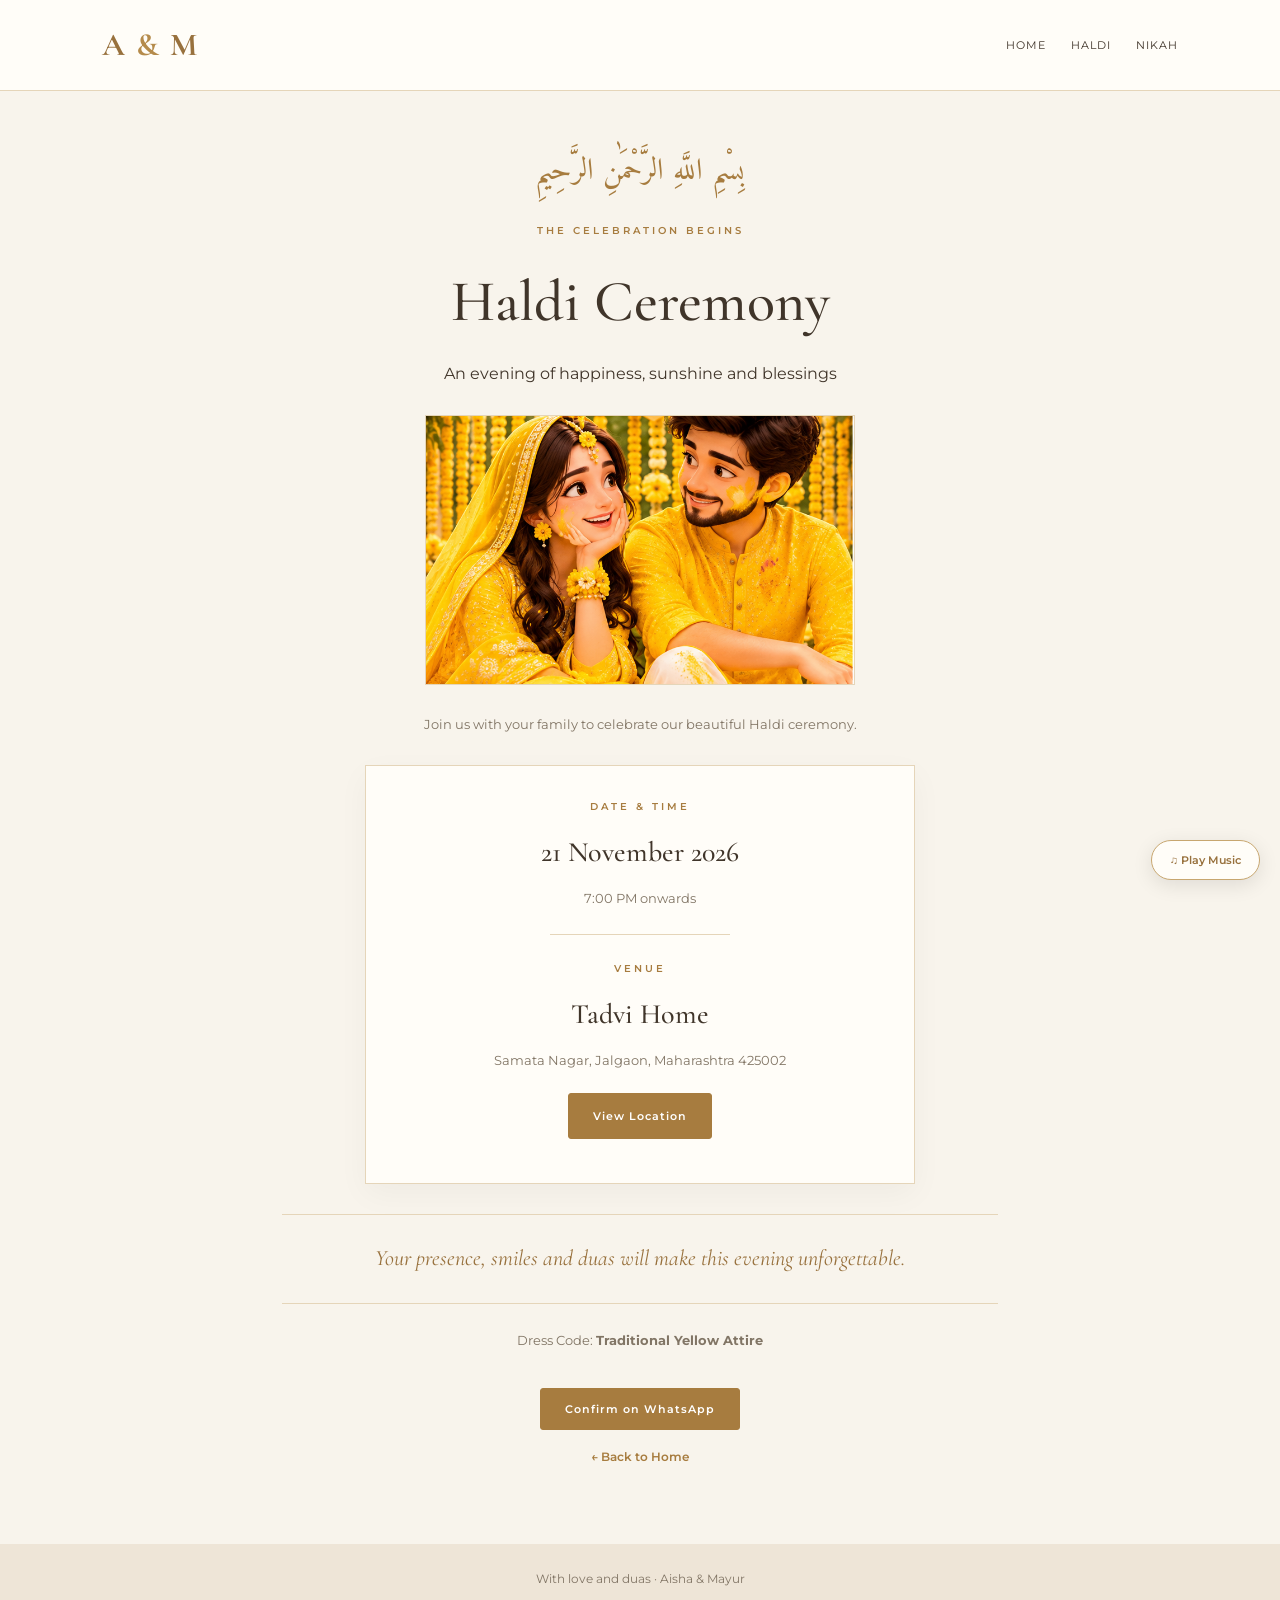
==== haldi.html @ 887f85a8 "Deploy Islamic wedding invitation website" ====
<!DOCTYPE html>
<html lang="en">

<head>
  <meta charset="UTF-8">
  <meta name="viewport" content="width=device-width, initial-scale=1.0">

  <title>Haldi Ceremony | Aisha & Mayur</title>

  <link rel="stylesheet" href="css/style.css">

  <link rel="preconnect" href="https://fonts.googleapis.com">
  <link rel="preconnect" href="https://fonts.gstatic.com" crossorigin>

  <link href="https://fonts.googleapis.com/css2?family=Amiri:wght@400;700&family=Cormorant+Garamond:wght@400;500;600;700&family=Montserrat:wght@400;500;600&display=swap" rel="stylesheet">
</head>

<body data-event="haldi">

  <!-- HEADER -->

  <header class="site-header">

    <a href="index.html" class="brand">A <span>&</span> M</a>

    <nav>
      <a href="index.html">Home</a>
      <a href="haldi.html">Haldi</a>
      <a href="wedding.html">Nikah</a>
    </nav>

  </header>


  <!-- HALDI CONTENT -->

  <main class="event-page">

    <div class="hero-ornament">
      بِسْمِ اللَّهِ الرَّحْمَٰنِ الرَّحِيمِ
    </div>

    <p class="eyebrow">THE CELEBRATION BEGINS</p>

    <h1 class="event-title">Haldi Ceremony</h1>

    <p class="event-subtitle"></p>

    <img
      class="event-image"
      src="assets/images/newhaldi.png"
      alt="Haldi celebration">

    <p class="event-description"></p>


    <!-- DATE AND VENUE -->

    <div class="details-card">

      <p class="eyebrow">DATE & TIME</p>

      <h2 class="event-date"></h2>

      <p class="event-time"></p>

      <div class="thin-line"></div>

      <p class="eyebrow">VENUE</p>

      <h3 class="event-venue"></h3>

      <p class="event-address"></p>

      <a
        href="#"
        class="primary-button location-button"
        target="_blank"
        rel="noopener">

        View Location

      </a>

    </div>


    <!-- SPECIAL MESSAGE -->

    <div class="event-highlight">
      <p class="event-highlight-text"></p>
    </div>


    <!-- DRESS CODE -->

    <p class="dress-code">
      Dress Code:
      <strong class="event-dress"></strong>
    </p>


    <!-- RSVP -->

    <button
      class="primary-button rsvp-button"
      type="button">

      Confirm on WhatsApp

    </button>


    <p>
      <a href="index.html" class="text-link">
        ← Back to Home
      </a>
    </p>

  </main>


  <!-- FOOTER -->

  <footer>
    <p>With love and duas · Aisha & Mayur</p>
  </footer>


  <!-- MUSIC -->

<audio id="backgroundMusic" loop preload="none">
    <source src="assets/music/wedding-song.mp3" type="audio/mpeg">
</audio>

<button id="musicButton" class="music-button" type="button">
    ♫ Play Music
</button>

<script src="js/data.js"></script>
<script src="js/script.js"></script>
</body>
</html>
---- css/style.css ----
/* =====================================
   1. GLOBAL SETTINGS
===================================== */

* {
  margin: 0;
  padding: 0;
  box-sizing: border-box;
}

html {
  scroll-behavior: smooth;
}

body {
  background: #f8f4ec;
  color: #40352a;
  font-family: "Montserrat", Arial, sans-serif;
  line-height: 1.7;
}

a {
  color: inherit;
  text-decoration: none;
}

button {
  font-family: inherit;
}


/* =====================================
   2. HEADER AND NAVIGATION
===================================== */

.site-header {
  display: flex;
  justify-content: space-between;
  align-items: center;
  padding: 18px 8%;
  background: #fffdf8;
  border-bottom: 1px solid #e5d5b9;
}

.brand {
  font-family: "Cormorant Garamond", serif;
  font-size: 32px;
  font-weight: 700;
  letter-spacing: 2px;
  color: #98713d;
}

.brand span {
  color: #b58b4b;
}

.site-header nav {
  display: flex;
  align-items: center;
  gap: 25px;
}

.site-header nav a {
  font-size: 11px;
  letter-spacing: 1px;
  text-transform: uppercase;
  transition: color 0.3s;
}

.site-header nav a:hover {
  color: #b58b4b;
}


/* =====================================
   3. HOME HERO SECTION
===================================== */

.hero {
  text-align: center;
  padding: 75px 20px 85px;
  background: linear-gradient(
    180deg,
    #fffdf8 0%,
    #f8f4ec 100%
  );
}

.hero-ornament {
  font-family: "Amiri", serif;
  font-size: 30px;
  color: #a77c3f;
  margin-bottom: 25px;
}

.eyebrow {
  color: #a77c3f;
  font-size: 10px;
  font-weight: 600;
  letter-spacing: 3px;
  margin-bottom: 14px;
}

.hero h1 {
  font-family: "Cormorant Garamond", serif;
  font-size: clamp(48px, 8vw, 88px);
  font-weight: 500;
  line-height: 1.15;
  margin: 15px 0;
}

.hero h1 i {
  color: #b58b4b;
  font-style: normal;
}

.hero-subtitle {
  max-width: 550px;
  margin: 15px auto;
  color: #817565;
  font-size: 13px;
}

.hero-photo {
  width: min(320px, 85%);
  height: 240px;
  margin: 32px auto;
  overflow: hidden;
  border: 2px solid #c7a66f;
  border-radius: 160px 160px 12px 12px;
  background: #eee5d5;
}

.hero-photo img {
  width: 100%;
  height: 100%;
  object-fit: cover;
  display: block;
}

.verse {
  font-family: "Cormorant Garamond", serif;
  font-size: 23px;
  font-style: italic;
  margin-top: 15px;
}

.verse-ref {
  color: #98866d;
  font-size: 11px;
  margin-bottom: 20px;
}


/* =====================================
   4. BUTTONS
===================================== */

.primary-button {
  display: inline-block;
  background: #a77c3f;
  color: #ffffff;
  border: 1px solid #a77c3f;
  border-radius: 3px;
  padding: 13px 24px;
  margin: 12px 5px;
  font-size: 11px;
  font-weight: 600;
  letter-spacing: 1px;
  cursor: pointer;
  transition: all 0.3s ease;
}

.primary-button:hover {
  background: #76552d;
  border-color: #76552d;
  transform: translateY(-2px);
}

.text-link {
  color: #a77c3f;
  font-size: 12px;
  font-weight: 600;
}

.text-link:hover {
  color: #76552d;
}


/* =====================================
   5. HOME CONTENT SECTIONS
===================================== */

.section {
  padding: 70px 8%;
  text-align: center;
}

.section h2 {
  font-family: "Cormorant Garamond", serif;
  font-size: clamp(34px, 5vw, 48px);
  font-weight: 500;
  margin: 5px 0 15px;
}

.muted {
  color: #817565;
  font-size: 13px;
}


/* =====================================
   6. EVENT CARDS
===================================== */

.event-grid {
  display: grid;
  grid-template-columns: repeat(2, minmax(0, 1fr));
  gap: 25px;
  max-width: 900px;
  margin: 35px auto 0;
  text-align: left;
}

.event-card {
  overflow: hidden;
  background: #fffdf8;
  border: 1px solid #e5d5b9;
  transition: transform 0.3s ease, box-shadow 0.3s ease;
}

.event-card:hover {
  transform: translateY(-5px);
  box-shadow: 0 12px 30px rgba(65, 45, 20, 0.09);
}

.event-card img {
  width: 100%;
  height: 240px;
  display: block;
  object-fit: cover;
  background: #eee5d5;
}

.event-card-body {
  padding: 24px;
}

.event-card h3 {
  font-family: "Cormorant Garamond", serif;
  font-size: 31px;
  font-weight: 500;
  margin: 4px 0;
}

.event-card-body p:not(.eyebrow) {
  color: #817565;
  font-size: 12px;
  margin: 10px 0 15px;
}


/* =====================================
   7. EVENT DETAILS PAGES
===================================== */

.event-page {
  width: min(760px, 100%);
  margin: auto;
  padding: 55px 22px 75px;
  text-align: center;
}

.event-page h1 {
  font-family: "Cormorant Garamond", serif;
  font-size: clamp(42px, 7vw, 58px);
  font-weight: 500;
  margin: 8px 0;
}

.event-image {
  display: block;
  width: min(430px, 100%);
  height: 270px;
  margin: 28px auto;
  object-fit: cover;
  background: #eee5d5;
  border: 1px solid #e5d5b9;
}

.event-description {
  max-width: 570px;
  margin: 20px auto;
  color: #817565;
  font-size: 13px;
}


/* =====================================
   8. EVENT INFORMATION CARD
===================================== */

.details-card {
  max-width: 550px;
  margin: 30px auto;
  padding: 32px 20px;
  background: #fffdf8;
  border: 1px solid #e5d5b9;
  box-shadow: 0 10px 30px rgba(0, 0, 0, 0.04);
}

.details-card h2,
.details-card h3 {
  font-family: "Cormorant Garamond", serif;
  font-size: 28px;
  font-weight: 500;
  margin: 5px;
}

.details-card p:not(.eyebrow) {
  color: #817565;
  font-size: 13px;
  margin: 10px;
}

.thin-line {
  width: 180px;
  height: 1px;
  margin: 25px auto;
  background: #e5d5b9;
}


/* =====================================
   9. EVENT HIGHLIGHT
===================================== */

.event-highlight {
  padding: 25px 15px;
  border-top: 1px solid #e5d5b9;
  border-bottom: 1px solid #e5d5b9;
  color: #98713d;
  font-family: "Cormorant Garamond", serif;
  font-size: 22px;
  font-style: italic;
}

.dress-code {
  margin: 25px 5px;
  color: #817565;
  font-size: 13px;
}


/* =====================================
   10. FOOTER
===================================== */

footer {
  padding: 25px 15px;
  background: #eee5d7;
  color: #817565;
  text-align: center;
  font-size: 12px;
}


/* =====================================
   11. MUSIC BUTTON
===================================== */

.music-button {
  position: fixed;
  right: 20px;
  bottom: 20px;
  z-index: 1000;
  padding: 12px 18px;
  border: 1px solid #c7a66f;
  border-radius: 30px;
  background: #fffdf8;
  color: #98713d;
  font-size: 11px;
  font-weight: 600;
  cursor: pointer;
  box-shadow: 0 5px 20px rgba(0, 0, 0, 0.10);
}

.music-button:hover {
  background: #f1e6d4;
}


/* =====================================
   12. MOBILE RESPONSIVE DESIGN
===================================== */

@media (max-width: 650px) {

  .site-header {
    padding: 14px 5%;
  }

  .brand {
    font-size: 27px;
  }

  .site-header nav {
    gap: 12px;
  }

  .site-header nav a {
    font-size: 9px;
  }

  .hero {
    padding: 50px 15px 65px;
  }

  .hero-ornament {
    font-size: 24px;
  }

  .hero-photo {
    height: 210px;
    width: min(270px, 85%);
  }

  .section {
    padding: 50px 6%;
  }

  .event-grid {
    grid-template-columns: 1fr;
  }

  .event-card img {
    height: 220px;
  }

  .event-page {
    padding: 40px 16px 60px;
  }

  .event-image {
    height: 230px;
  }

  .details-card {
    padding: 25px 12px;
  }

  .music-button {
    right: 12px;
    bottom: 12px;
  }

}
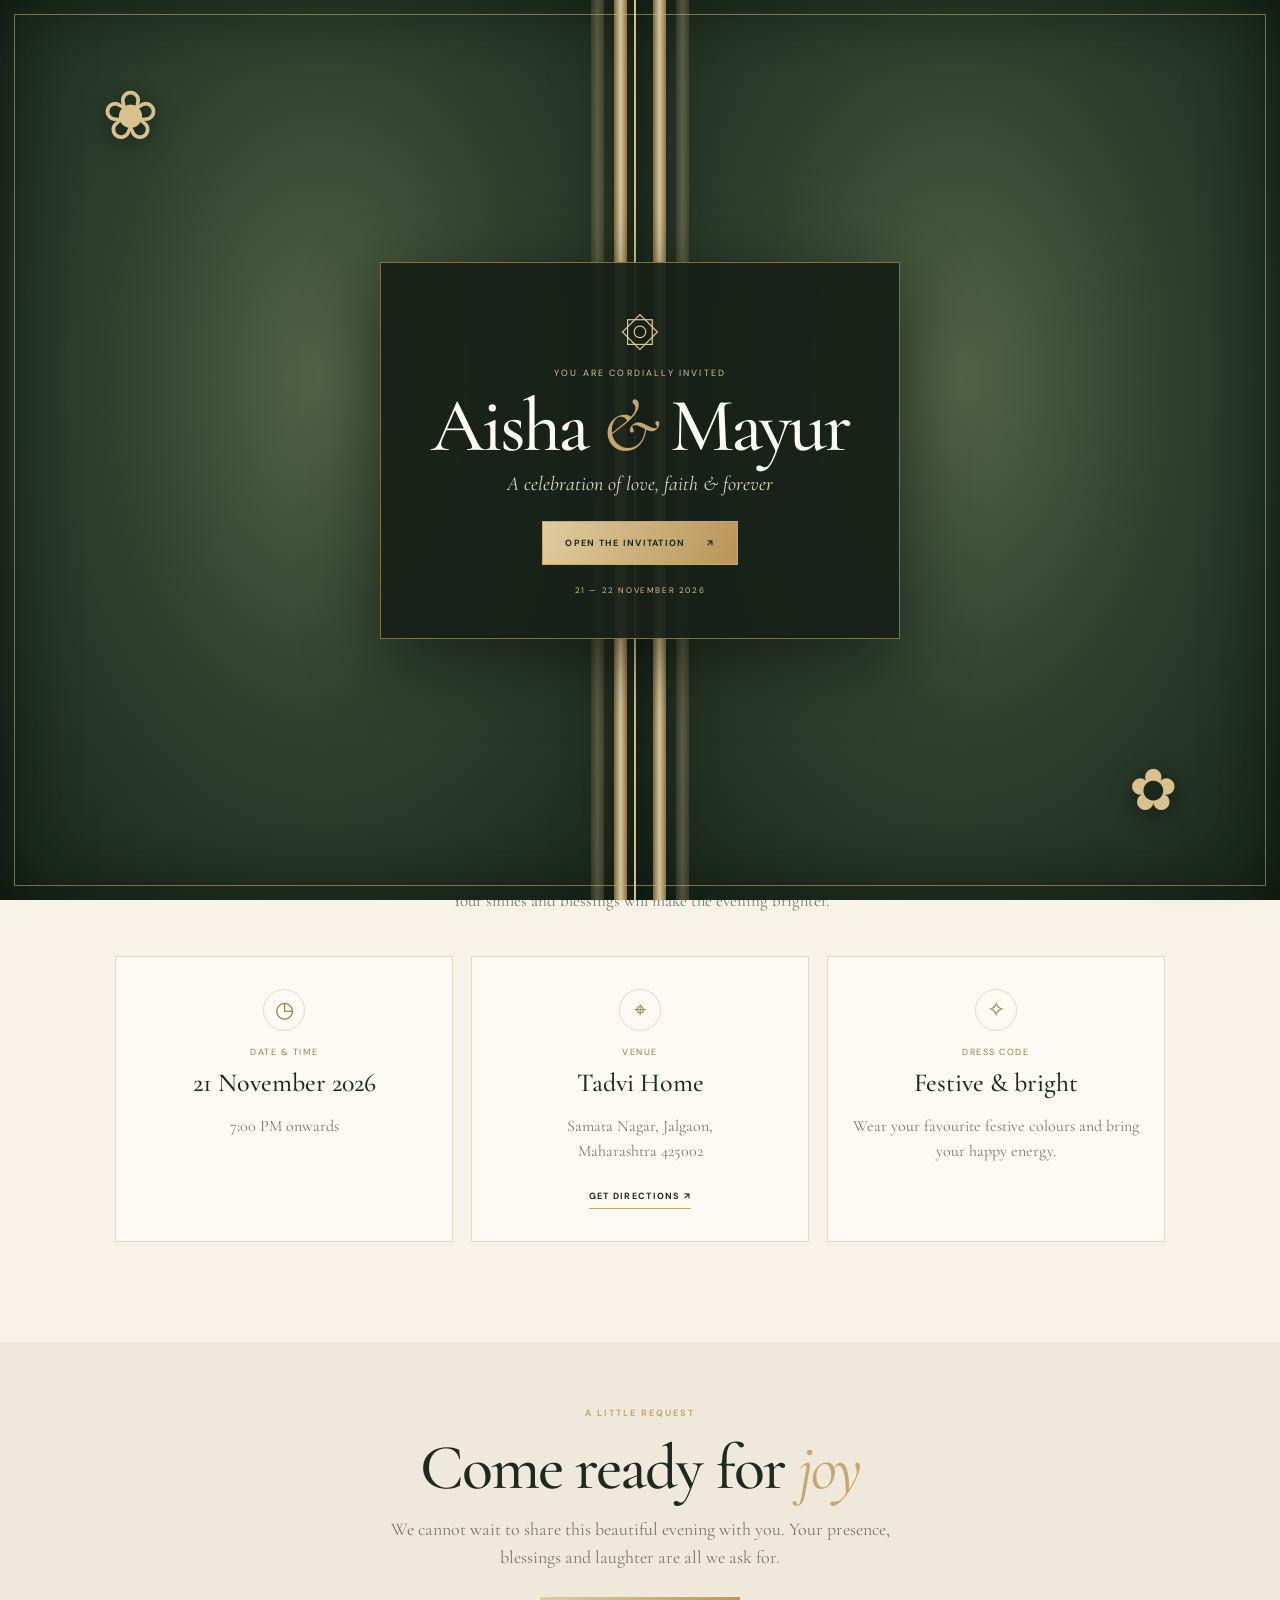
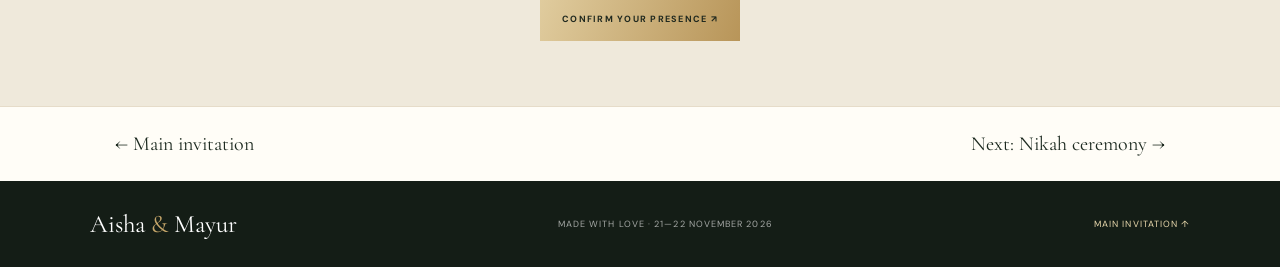
==== commit f01754fe: "Improve curtain animation and add falling flowers" ====
--- a/haldi.html
+++ b/haldi.html
@@ -1,144 +1,21 @@
-
-<!DOCTYPE html>
-<html lang="en">
-
-<head>
-  <meta charset="UTF-8">
-  <meta name="viewport" content="width=device-width, initial-scale=1.0">
-
-  <title>Haldi Ceremony | Aisha & Mayur</title>
-
-  <link rel="stylesheet" href="css/style.css">
-
-  <link rel="preconnect" href="https://fonts.googleapis.com">
-  <link rel="preconnect" href="https://fonts.gstatic.com" crossorigin>
-
-  <link href="https://fonts.googleapis.com/css2?family=Amiri:wght@400;700&family=Cormorant+Garamond:wght@400;500;600;700&family=Montserrat:wght@400;500;600&display=swap" rel="stylesheet">
-</head>
-
-<body data-event="haldi">
-
-  <!-- HEADER -->
-
-  <header class="site-header">
-
-    <a href="index.html" class="brand">A <span>&</span> M</a>
-
-    <nav>
-      <a href="index.html">Home</a>
-      <a href="haldi.html">Haldi</a>
-      <a href="wedding.html">Nikah</a>
-    </nav>
-
-  </header>
-
-
-  <!-- HALDI CONTENT -->
-
-  <main class="event-page">
-
-    <div class="hero-ornament">
-      بِسْمِ اللَّهِ الرَّحْمَٰنِ الرَّحِيمِ
-    </div>
-
-    <p class="eyebrow">THE CELEBRATION BEGINS</p>
-
-    <h1 class="event-title">Haldi Ceremony</h1>
-
-    <p class="event-subtitle"></p>
-
-    <img
-      class="event-image"
-      src="assets/images/newhaldi.png"
-      alt="Haldi celebration">
-
-    <p class="event-description"></p>
-
-
-    <!-- DATE AND VENUE -->
-
-    <div class="details-card">
-
-      <p class="eyebrow">DATE & TIME</p>
-
-      <h2 class="event-date"></h2>
-
-      <p class="event-time"></p>
-
-      <div class="thin-line"></div>
-
-      <p class="eyebrow">VENUE</p>
-
-      <h3 class="event-venue"></h3>
-
-      <p class="event-address"></p>
-
-      <a
-        href="#"
-        class="primary-button location-button"
-        target="_blank"
-        rel="noopener">
-
-        View Location
-
-      </a>
-
-    </div>
-
-
-    <!-- SPECIAL MESSAGE -->
-
-    <div class="event-highlight">
-      <p class="event-highlight-text"></p>
-    </div>
-
-
-    <!-- DRESS CODE -->
-
-    <p class="dress-code">
-      Dress Code:
-      <strong class="event-dress"></strong>
-    </p>
-
-
-    <!-- RSVP -->
-
-    <button
-      class="primary-button rsvp-button"
-      type="button">
-
-      Confirm on WhatsApp
-
-    </button>
-
-
-    <p>
-      <a href="index.html" class="text-link">
-        ← Back to Home
-      </a>
-    </p>
-
-  </main>
-
-
-  <!-- FOOTER -->
-
-  <footer>
-    <p>With love and duas · Aisha & Mayur</p>
-  </footer>
-
-
-  <!-- MUSIC -->
-
-<audio id="backgroundMusic" loop preload="none">
-    <source src="assets/music/wedding-song.mp3" type="audio/mpeg">
-</audio>
-
-<button id="musicButton" class="music-button" type="button">
-    ♫ Play Music
-</button>
-
-<script src="js/data.js"></script>
-<script src="js/script.js"></script>
-</body>
-</html>+<!doctype html><html lang="en"><head><meta charset="utf-8"><meta name="viewport" content="width=device-width,initial-scale=1"><meta name="theme-color" content="#19231b"><title>Haldi Ceremony | Aisha & Mayur</title><link rel="preconnect" href="https://fonts.googleapis.com"><link href="https://fonts.googleapis.com/css2?family=Amiri:wght@400;700&family=Cormorant+Garamond:wght@400;500;600;700&family=DM+Sans:wght@400;500;600;700&display=swap" rel="stylesheet"><link rel="stylesheet" href="css/style.css"></head><body data-page="haldi">
+<div class="curtain-intro" id="curtain-intro" aria-label="Open the wedding invitation">
+  <div class="curtain-panel curtain-left" aria-hidden="true"></div>
+  <div class="curtain-panel curtain-right" aria-hidden="true"></div>
+  <div class="petal-layer" aria-hidden="true"></div>
+  <div class="curtain-floral floral-top" aria-hidden="true">❀</div>
+  <div class="curtain-floral floral-bottom" aria-hidden="true">✿</div>
+  <div class="curtain-content">
+    <span class="curtain-emblem">۞</span>
+    <p class="curtain-overline">YOU ARE CORDIALLY INVITED</p>
+    <h2>Aisha <i>&</i> Mayur</h2>
+    <p class="curtain-subtitle">A celebration of love, faith & forever</p>
+    <button class="curtain-open" id="curtain-open" type="button">Open the invitation <span>↗</span></button>
+    <small>21 — 22 NOVEMBER 2026</small>
+  </div>
+</div>
+<header class="header"><a class="brand" href="index.html"><b>A<span>&</span>M</b>Aisha <i>&</i> Mayur</a><button class="nav-toggle" aria-label="Toggle menu">☰</button><nav><a href="index.html">Welcome</a><a class="active" href="haldi.html">Haldi</a><a href="wedding.html">Nikah</a></nav><a class="top-cta" href="index.html#rsvp">RSVP ↗</a></header>
+<main><section class="event-hero"><div class="event-copy-hero reveal"><a class="back" href="index.html">← Back to invitation</a><p class="eyebrow">CELEBRATION ONE</p><p class="arabic" lang="ar" dir="rtl">بِسْمِ اللَّهِ الرَّحْمَٰنِ الرَّحِيمِ</p><p class="script">A little sunshine</p><h1>The <em>Haldi</em><br>Ceremony</h1><p class="intro">An evening filled with sunshine, smiles<br>and blessings for the journey ahead.</p><p class="date-line">SATURDAY · 21 NOVEMBER 2026</p></div><div class="hero-art reveal delay"><div class="arch"><img src="assets/images/newhaldi.png" alt="Haldi celebration artwork"></div></div></section>
+<section class="event-details section-pad"><div class="section-title reveal"><p class="eyebrow">THE DETAILS</p><h2>Join us for the <em>Haldi</em></h2><p class="muted">Your smiles and blessings will make the evening brighter.</p></div><div class="detail-grid"><article class="detail reveal"><b>◷</b><small>DATE & TIME</small><h3>21 November 2026</h3><p>7:00 PM onwards</p></article><article class="detail reveal delay"><b>⌖</b><small>VENUE</small><h3>Tadvi Home</h3><p>Samata Nagar, Jalgaon,<br>Maharashtra 425002</p><a class="text-link" data-map="haldi" href="#" target="_blank">Get directions ↗</a></article><article class="detail reveal"><b>✧</b><small>DRESS CODE</small><h3>Festive & bright</h3><p>Wear your favourite festive colours and bring your happy energy.</p></article></div></section>
+<section class="event-note"><p class="eyebrow">A LITTLE REQUEST</p><h2>Come ready for <em>joy</em></h2><p>We cannot wait to share this beautiful evening with you. Your presence, blessings and laughter are all we ask for.</p><a class="button" data-rsvp href="#" target="_blank">Confirm your presence ↗</a></section><div class="page-switch"><a href="index.html">← Main invitation</a><a href="wedding.html">Next: Nikah ceremony →</a></div></main>
+<footer><a href="index.html">Aisha <i>&</i> Mayur</a><p>Made with love · 21—22 November 2026</p><a href="index.html">Main invitation ↑</a></footer><button class="music" type="button" aria-label="Play wedding music" aria-pressed="false"><b>♫</b><span>Play music</span></button><audio id="wedding-music" src="assets/music/wedding-song.mp3" loop preload="none"></audio><script src="js/data.js"></script><script src="js/script.js"></script></body></html>
--- a/css/style.css
+++ b/css/style.css
@@ -1,459 +1,110 @@
+@import url('https://fonts.googleapis.com/css2?family=Amiri:wght@400;700&family=Cormorant+Garamond:wght@400;500;600;700&family=DM+Sans:wght@400;500;600;700&display=swap');
+:root{--green:#1d2a20;--deep:#141d16;--gold:#c6a66a;--pale:#ead9ad;--ivory:#f7f3e9;--paper:#fffdf7;--muted:#77796f;--line:rgba(164,135,82,.28);--serif:'Cormorant Garamond',Georgia,serif;--sans:'DM Sans',Arial,sans-serif;--arabic:'Amiri',serif}
+*{box-sizing:border-box}html{scroll-behavior:smooth}body{margin:0;background:var(--ivory);color:var(--green);font-family:var(--sans);-webkit-font-smoothing:antialiased}a{color:inherit;text-decoration:none}img{display:block;max-width:100%}::selection{background:var(--pale);color:var(--deep)}
 
-/* =====================================
-   1. GLOBAL SETTINGS
-===================================== */
-
-* {
-  margin: 0;
-  padding: 0;
-  box-sizing: border-box;
-}
-
-html {
-  scroll-behavior: smooth;
-}
-
-body {
-  background: #f8f4ec;
-  color: #40352a;
-  font-family: "Montserrat", Arial, sans-serif;
-  line-height: 1.7;
-}
-
-a {
-  color: inherit;
-  text-decoration: none;
-}
-
-button {
-  font-family: inherit;
-}
+.header{height:86px;position:absolute;z-index:20;top:0;left:0;width:100%;display:flex;align-items:center;justify-content:space-between;padding:0 6%;border-bottom:1px solid #ffffff20;color:var(--paper)}.brand{display:flex;align-items:center;gap:12px;font:21px var(--serif);letter-spacing:.04em}.brand b{width:42px;height:42px;display:grid;place-items:center;border:1px solid var(--gold);border-radius:50%;font:18px var(--serif);letter-spacing:-2px;color:var(--pale)}.brand b span,.brand i,footer i{color:var(--gold);font-style:normal}.header nav{display:flex;gap:32px}.header nav a,.top-cta{font-size:9px;letter-spacing:.16em;text-transform:uppercase;color:#ffffffb8}.header nav a{position:relative}.header nav a:after{content:"";position:absolute;bottom:-9px;left:0;width:0;height:1px;background:var(--gold);transition:.3s}.header nav a:hover:after,.header nav a.active:after{width:100%}.header nav a:hover,.header nav a.active{color:var(--pale)}.top-cta{padding:12px 16px;border:1px solid #c6a66a88;color:var(--pale)}.nav-toggle{display:none}
+.hero,.event-hero{position:relative;isolation:isolate;overflow:hidden;background:radial-gradient(ellipse at 75% 45%,#68734b55,transparent 42%),linear-gradient(115deg,#172119,#273429 60%,#172019);color:var(--paper)}.hero{min-height:760px;height:100vh;max-height:950px;display:grid;grid-template-columns:1.05fr .95fr;align-items:center;padding:115px 10% 80px}.hero:before,.event-hero:before{content:"";position:absolute;inset:13px;border:1px solid #c6a66a55;pointer-events:none}.pattern{position:absolute;inset:0;z-index:-1;opacity:.12;background-image:url("data:image/svg+xml,%3Csvg width='100' height='100' viewBox='0 0 100 100' xmlns='http://www.w3.org/2000/svg'%3E%3Cg fill='none' stroke='%23d2b77e' stroke-width='.6'%3E%3Cpath d='M50 0L61 39 100 50 61 61 50 100 39 61 0 50 39 39Z'/%3E%3Ccircle cx='50' cy='50' r='20'/%3E%3Ccircle cx='50' cy='50' r='8'/%3E%3C/g%3E%3C/svg%3E");background-size:100px}.hero-copy{position:relative;z-index:2;max-width:560px}.eyebrow{margin:0 0 17px;color:var(--gold);font-size:9px;font-weight:700;letter-spacing:.22em;text-transform:uppercase}.arabic{margin:0 0 16px;color:var(--pale);font:29px var(--arabic)}.kicker{margin:0;color:#ffffff91;font-size:10px;letter-spacing:.18em;text-transform:uppercase}.hero h1{margin:15px 0;color:var(--paper);font:500 clamp(78px,9vw,130px)/.78 var(--serif);letter-spacing:-.055em}.hero h1 em,.event-hero h1 em,h2 em{color:var(--gold);font-weight:400}.intro{color:#ffffffb5;font:18px/1.65 var(--serif)}.date-line{margin:25px 0;color:var(--pale);font-size:9px;letter-spacing:.19em;text-transform:uppercase}.button{display:inline-flex;align-items:center;gap:24px;padding:16px 22px;background:linear-gradient(110deg,#e0cc9e,#b89559);color:#20291f;font-size:9px;font-weight:700;letter-spacing:.14em;text-transform:uppercase;transition:transform .3s,box-shadow .3s}.button:hover{transform:translateY(-3px);box-shadow:0 12px 28px #0004}.hero-art{width:min(390px,100%);justify-self:center;margin-left:5%;position:relative}.arch{padding:12px;border:1px solid #c6a66acc;border-radius:190px 190px 0 0;box-shadow:0 25px 65px #0004}.arch:before{content:"";position:absolute;inset:6px;border:1px solid #c6a66a55;border-radius:180px 180px 0 0;pointer-events:none}.arch img{width:100%;height:470px;object-fit:cover;border-radius:180px 180px 0 0;background:#c9b995}.art-caption{text-align:center;color:var(--pale);font:italic 18px var(--serif)}.scroll-cue{position:absolute;bottom:22px;left:50%;color:#ffffff7d;font-size:8px;letter-spacing:.2em;transform:translateX(-50%)}
+.verse{text-align:center;padding:78px 8%;background:var(--paper)}.ornament{color:var(--gold);font-size:22px;margin:10px}.verse-arabic{font:30px/1.8 var(--arabic);color:var(--green)}.translation{font:italic 20px/1.6 var(--serif);color:#6c6d64}.verse small{color:#947846;font-size:9px;letter-spacing:.16em}.count-section{text-align:center;padding:85px 6%;background:#efe9db}.count-section h2,.section-title h2,.story h2,.rsvp h2,.event-note h2{margin:0 0 12px;font:500 clamp(44px,5vw,66px)/1 var(--serif);letter-spacing:-.03em}.muted{color:var(--muted);font:17px var(--serif)}.countdown{display:flex;justify-content:center;align-items:center;gap:clamp(18px,5vw,65px);margin-top:35px}.countdown div{display:flex;flex-direction:column;gap:5px;min-width:65px}.countdown b{font:500 clamp(43px,6vw,68px) var(--serif);font-variant-numeric:tabular-nums}.countdown small{color:#967b4c;font-size:8px;letter-spacing:.16em}.countdown i{font:30px var(--serif);color:var(--gold)}
+.section-pad{padding:100px 9%}.section-title{text-align:center;margin:0 auto 45px}.event-grid{max-width:1060px;margin:auto;display:grid;grid-template-columns:1fr 1fr;gap:30px}.event-card{background:var(--paper);box-shadow:0 12px 40px #252d210c;transition:transform .35s,box-shadow .35s}.event-card:hover{transform:translateY(-7px);box-shadow:0 22px 55px #252d211a}.event-photo{height:300px;position:relative;display:block;overflow:hidden;background:#e5dac2}.event-photo img{width:100%;height:100%;object-fit:cover;transition:transform .8s}.event-card:hover img{transform:scale(1.05)}.event-photo span{position:absolute;top:17px;left:17px;width:38px;height:38px;display:grid;place-items:center;border:1px solid white;border-radius:50%;background:#1c2a2090;color:white;font:17px var(--serif)}.event-copy{padding:26px 30px 32px}.event-copy small,.detail small{color:#997d4b;font-size:9px;letter-spacing:.17em}.event-copy h3{margin:7px 0;font:500 38px var(--serif)}.event-meta{color:#8b806c;font-size:9px;letter-spacing:.08em;text-transform:uppercase}.event-copy>p:not(.event-meta){color:var(--muted);font:17px/1.55 var(--serif)}.text-link{display:inline-block;margin-top:10px;padding-bottom:6px;border-bottom:1px solid var(--gold);font-size:9px;font-weight:700;letter-spacing:.14em;text-transform:uppercase}
+.story{position:relative;display:grid;grid-template-columns:1fr .8fr;align-items:center;gap:9%;background:var(--green);color:var(--paper);overflow:hidden}.story-copy{position:relative;z-index:2}.story h2{font-size:clamp(58px,6vw,82px)}.story-copy>p:not(.eyebrow){max-width:470px;color:#ffffffb2;font:19px/1.7 var(--serif)}.story-copy strong{display:block;margin-top:25px;color:var(--pale);font:italic 34px var(--serif)}.story-copy strong i{color:var(--gold);font-style:normal}.story-photo{padding:11px;border:1px solid #c6a66a99}.story-photo img{height:400px;width:100%;object-fit:cover}.story-mark{position:absolute;right:35%;top:5%;color:#ffffff0d;font-size:250px}
+.rsvp-wrap{background:#efe9db}.rsvp{max-width:820px;margin:auto;padding:60px 28px;border:1px solid var(--line);outline:1px solid #a4874e20;outline-offset:8px;background:var(--paper);text-align:center}.rsvp>span{color:var(--gold);font-size:26px}.rsvp>p:not(.eyebrow){max-width:500px;margin:0 auto 25px;color:var(--muted);font:18px/1.6 var(--serif)}.rsvp small{display:block;margin-top:23px;color:#947846;font:italic 16px var(--serif)}
+footer{display:flex;align-items:center;justify-content:space-between;gap:15px;padding:28px 7%;background:var(--deep);color:#ffffff9c}footer>a:first-child{color:white;font:25px var(--serif)}footer p,footer>a:last-child{font-size:9px;letter-spacing:.12em;text-transform:uppercase}footer>a:last-child{color:var(--pale)}
+.music{position:fixed;z-index:50;right:22px;bottom:22px;display:flex;align-items:center;gap:9px;padding:9px 15px 9px 9px;border:1px solid #c6a66ab3;border-radius:40px;background:#1b2a20f5;color:var(--pale);box-shadow:0 8px 24px #0003;cursor:pointer}.music b{width:26px;height:26px;display:grid;place-items:center;border-radius:50%;background:var(--gold);color:var(--deep);font-size:17px}.music span{font-size:9px;letter-spacing:.12em;text-transform:uppercase}.music.playing b{animation:pulse 1.3s infinite}@keyframes pulse{50%{box-shadow:0 0 0 7px #c6a66a2c}}
+/* Inner event pages */.event-hero{min-height:680px;display:grid;grid-template-columns:1.1fr .9fr;align-items:center;gap:4%;padding:125px 11% 70px}.event-copy-hero{position:relative;z-index:2}.back{display:block;margin-bottom:32px;color:#ffffff9c;font-size:9px;letter-spacing:.13em;text-transform:uppercase}.script{margin:8px 0 0;color:var(--pale);font:italic 25px var(--serif)}.event-hero h1{margin:8px 0 14px;font:500 clamp(65px,7vw,95px)/.83 var(--serif)}.event-hero .arch{width:min(350px,100%);margin:auto}.event-hero .arch img{height:420px}.event-details{background:var(--ivory)}.detail-grid{max-width:1080px;margin:auto;display:grid;grid-template-columns:repeat(3,1fr);gap:18px}.detail{padding:32px 22px;border:1px solid var(--line);background:#fffdf7b8;text-align:center;transition:.3s}.detail:hover{transform:translateY(-5px);box-shadow:0 15px 35px #0001}.detail>b{width:42px;height:42px;display:grid;place-items:center;margin:0 auto 15px;border:1px solid var(--line);border-radius:50%;color:#997d4b;font:22px var(--serif)}.detail small{display:block}.detail h3{font:500 26px var(--serif);margin:9px 0}.detail p{color:var(--muted);font:16px/1.55 var(--serif)}.event-note{padding:65px 8%;background:#efe9db;text-align:center}.event-note>p:not(.eyebrow){max-width:530px;margin:15px auto 25px;color:var(--muted);font:18px/1.6 var(--serif)}.page-switch{display:flex;justify-content:space-between;padding:25px 9%;background:var(--paper);border-top:1px solid var(--line);font:20px var(--serif)}.page-switch a:hover{color:#987a46}
+.reveal{opacity:0;transform:translateY(24px);transition:opacity .8s ease,transform .8s cubic-bezier(.2,.7,.2,1)}.reveal.visible{opacity:1;transform:translateY(0)}.delay{transition-delay:.15s}
+@media(prefers-reduced-motion:reduce){*,*:before,*:after{animation-duration:.01ms!important;transition-duration:.01ms!important;scroll-behavior:auto!important}.reveal{opacity:1;transform:none}}
+@media(max-width:850px){.header{padding:0 4%}.header nav{gap:17px}.hero{padding-left:7%;padding-right:7%}.section-pad{padding-left:7%;padding-right:7%}.event-hero{padding-left:8%;padding-right:8%}}
+@media(max-width:650px){.header{height:70px;padding:0 20px}.brand{font-size:18px}.brand b{width:36px;height:36px}.top-cta{display:none}.nav-toggle{display:block;border:1px solid #c6a66a88;background:none;color:var(--pale);padding:8px 12px}.header nav{display:none;position:absolute;top:69px;left:0;right:0;flex-direction:column;gap:0;padding:8px 22px 18px;background:#19231b;border-bottom:1px solid #c6a66a55}.header nav.open{display:flex}.header nav a{padding:13px 0}.hero{height:auto;min-height:0;grid-template-columns:1fr;gap:35px;padding:110px 8% 75px;text-align:center}.hero h1{font-size:clamp(76px,18vw,105px)}.arabic{font-size:25px}.hero-art{width:min(300px,85%);margin:auto}.arch img{height:370px}.hero .date-line{margin:22px 0}.section-pad{padding:70px 7%}.verse{padding:60px 7%}.verse-arabic{font-size:24px}.translation{font-size:17px}.translation br{display:none}.countdown{gap:10px}.countdown div{min-width:48px}.countdown b{font-size:39px}.countdown i{font-size:22px}.countdown small{font-size:7px}.section-title h2,.count-section h2,.rsvp h2,.event-note h2{font-size:47px}.event-grid{grid-template-columns:1fr;gap:22px}.event-photo{height:250px}.event-copy{padding:22px}.story{grid-template-columns:1fr;gap:30px;text-align:center}.story-copy>p:not(.eyebrow){margin-left:auto;margin-right:auto}.story-photo{width:min(330px,100%);margin:auto}.story-photo img{height:330px}.story-mark{right:4%;font-size:150px}.rsvp{padding:45px 18px}footer{flex-direction:column;text-align:center;padding:27px 15px 80px;gap:8px}footer p{margin:0}.music{right:12px;bottom:12px}.event-hero{grid-template-columns:1fr;gap:30px;padding:100px 8% 65px;text-align:center}.event-copy-hero .back{text-align:left}.event-hero h1{font-size:clamp(64px,16vw,85px)}.event-hero .arch{width:min(285px,85%)}.event-hero .arch img{height:340px}.detail-grid{grid-template-columns:1fr}.detail{padding:26px 18px}.event-note{padding:55px 8%}.page-switch{padding:22px 7%;font-size:17px}}
 
 
-/* =====================================
-   2. HEADER AND NAVIGATION
-===================================== */
 
-.site-header {
-  display: flex;
-  justify-content: space-between;
-  align-items: center;
-  padding: 18px 8%;
-  background: #fffdf8;
-  border-bottom: 1px solid #e5d5b9;
+/* Refined royal opening curtain + falling flower petals */
+body.curtain-locked{overflow:hidden;height:100vh}
+.curtain-intro{
+  position:fixed;inset:0;z-index:1000;display:grid;place-items:center;
+  overflow:hidden;background:#172119;color:#f7f3e9;isolation:isolate;
 }
-
-.brand {
-  font-family: "Cormorant Garamond", serif;
-  font-size: 32px;
-  font-weight: 700;
-  letter-spacing: 2px;
-  color: #98713d;
+.curtain-intro:before{
+  content:"";position:absolute;inset:14px;z-index:5;pointer-events:none;
+  border:1px solid #d2b77d88;
 }
-
-.brand span {
-  color: #b58b4b;
+.curtain-panel{
+  position:absolute;top:0;bottom:0;width:50.5%;z-index:2;
+  background:
+    radial-gradient(ellipse at 50% 42%,#526346 0%,#30432f 44%,#17251b 100%),
+    repeating-linear-gradient(90deg,transparent 0 15px,#d6c18a35 17px,#101a1399 20px,transparent 25px);
+  box-shadow:inset 0 0 70px #071008b8;
+  will-change:transform;
+  transition:transform 1.75s cubic-bezier(.76,0,.18,1);
 }
-
-.site-header nav {
-  display: flex;
-  align-items: center;
-  gap: 25px;
+.curtain-panel:before,.curtain-panel:after{
+  content:"";position:absolute;top:0;bottom:0;width:13px;
+  background:linear-gradient(90deg,#8c6b3b,#ead8a8,#9a7948);
+  opacity:.9;
 }
-
-.site-header nav a {
-  font-size: 11px;
-  letter-spacing: 1px;
-  text-transform: uppercase;
-  transition: color 0.3s;
+.curtain-left{left:0;border-right:2px solid #d6bd82}
+.curtain-right{right:0;border-left:2px solid #d6bd82}
+.curtain-left:before{right:17px}.curtain-left:after{right:40px;opacity:.27}
+.curtain-right:before{left:17px}.curtain-right:after{left:40px;opacity:.27}
+.curtain-content{
+  position:relative;z-index:4;width:min(90%,520px);padding:43px 25px;
+  text-align:center;border:1px solid #c6a66a99;background:#172119eF;
+  box-shadow:0 20px 70px #0007;opacity:1;transform:translateY(0) scale(1);
+  transition:opacity .55s ease,transform .7s ease;
 }
-
-.site-header nav a:hover {
-  color: #b58b4b;
+.curtain-emblem{display:block;color:#e1ca96;font-size:39px;margin-bottom:10px;animation:emblem-glow 3s ease-in-out infinite}
+.curtain-overline{color:#d9c18d;font-size:9px;letter-spacing:.24em}
+.curtain-content h2{margin:8px 0;color:#fffdf7;font:500 clamp(48px,8vw,76px)/1 var(--serif);letter-spacing:-.04em}
+.curtain-content h2 i{color:#c6a66a;font-weight:400}
+.curtain-subtitle{margin:0 0 25px;color:#e6dcc5;font:italic 20px var(--serif)}
+.curtain-open{
+  display:inline-flex;align-items:center;gap:22px;padding:15px 22px;
+  border:1px solid #c6a66a;background:linear-gradient(110deg,#e0cc9e,#b89559);
+  color:#1b261d;font:700 9px var(--sans);letter-spacing:.14em;text-transform:uppercase;
+  cursor:pointer;transition:transform .25s,box-shadow .25s,opacity .25s;
 }
-
-
-/* =====================================
-   3. HOME HERO SECTION
-===================================== */
-
-.hero {
-  text-align: center;
-  padding: 75px 20px 85px;
-  background: linear-gradient(
-    180deg,
-    #fffdf8 0%,
-    #f8f4ec 100%
-  );
+.curtain-open:hover{transform:translateY(-3px);box-shadow:0 10px 25px #0005}
+.curtain-open:disabled{opacity:.65;cursor:wait}
+.curtain-content>small{display:block;margin-top:20px;color:#d9c18d;font-size:8px;letter-spacing:.2em}
+.curtain-floral{
+  position:absolute;z-index:4;color:#d9c18d;pointer-events:none;
+  text-shadow:0 4px 20px #0008;animation:flower-sway 5s ease-in-out infinite;
 }
-
-.hero-ornament {
-  font-family: "Amiri", serif;
-  font-size: 30px;
-  color: #a77c3f;
-  margin-bottom: 25px;
+.floral-top{top:8%;left:8%;font-size:clamp(38px,6vw,68px)}
+.floral-bottom{right:8%;bottom:8%;font-size:clamp(32px,5vw,58px);animation-delay:-2s}
+.petal-layer{position:absolute;inset:0;z-index:6;overflow:hidden;pointer-events:none}
+.falling-petal{
+  position:absolute;top:-12vh;left:var(--left);font-size:var(--size);
+  color:var(--petal-color);opacity:0;filter:drop-shadow(0 2px 3px #0004);
+  transform:translate3d(0,-10vh,0) rotate(0deg);
 }
-
-.eyebrow {
-  color: #a77c3f;
-  font-size: 10px;
-  font-weight: 600;
-  letter-spacing: 3px;
-  margin-bottom: 14px;
+.curtain-intro.open .falling-petal{
+  animation:petal-fall var(--duration) cubic-bezier(.25,.55,.45,1) var(--delay) forwards;
 }
-
-.hero h1 {
-  font-family: "Cormorant Garamond", serif;
-  font-size: clamp(48px, 8vw, 88px);
-  font-weight: 500;
-  line-height: 1.15;
-  margin: 15px 0;
+.curtain-intro.open .curtain-left{transform:translate3d(-105%,0,0)}
+.curtain-intro.open .curtain-right{transform:translate3d(105%,0,0)}
+.curtain-intro.open .curtain-content{opacity:0;transform:translateY(-12px) scale(.96);pointer-events:none}
+.curtain-intro.dismissed{visibility:hidden;opacity:0;pointer-events:none;transition:opacity .5s ease,visibility 0s linear .5s}
+@keyframes petal-fall{
+  0%{opacity:0;transform:translate3d(0,-8vh,0) rotate(0deg)}
+  10%{opacity:.95}
+  75%{opacity:.85}
+  100%{opacity:0;transform:translate3d(var(--drift),115vh,0) rotate(var(--spin))}
 }
-
-.hero h1 i {
-  color: #b58b4b;
-  font-style: normal;
+@keyframes flower-sway{0%,100%{transform:rotate(-8deg) translateY(0)}50%{transform:rotate(9deg) translateY(-8px)}}
+@keyframes emblem-glow{0%,100%{text-shadow:0 0 0 #d9c18d00}50%{text-shadow:0 0 20px #d9c18d88}}
+/* Gentle stagger for content after the invitation opens */
+.reveal.visible{animation:soft-rise .75s both}
+.reveal.visible.delay{animation-delay:.12s}
+@keyframes soft-rise{from{opacity:0;transform:translateY(22px)}to{opacity:1;transform:translateY(0)}}
+@media(prefers-reduced-motion:reduce){
+  .curtain-panel,.curtain-content,.falling-petal,.curtain-floral,.curtain-emblem,.reveal.visible{animation:none!important;transition:none!important}
+  .curtain-intro.open .curtain-left{transform:translateX(-105%)}
+  .curtain-intro.open .curtain-right{transform:translateX(105%)}
 }
-
-.hero-subtitle {
-  max-width: 550px;
-  margin: 15px auto;
-  color: #817565;
-  font-size: 13px;
+@media(max-width:600px){
+  .curtain-content{padding:35px 18px}
+  .curtain-panel{width:51%}
+  .curtain-open{padding:14px 16px}
+  .floral-top{top:5%;left:5%}.floral-bottom{right:5%;bottom:5%}
 }
-
-.hero-photo {
-  width: min(320px, 85%);
-  height: 240px;
-  margin: 32px auto;
-  overflow: hidden;
-  border: 2px solid #c7a66f;
-  border-radius: 160px 160px 12px 12px;
-  background: #eee5d5;
-}
-
-.hero-photo img {
-  width: 100%;
-  height: 100%;
-  object-fit: cover;
-  display: block;
-}
-
-.verse {
-  font-family: "Cormorant Garamond", serif;
-  font-size: 23px;
-  font-style: italic;
-  margin-top: 15px;
-}
-
-.verse-ref {
-  color: #98866d;
-  font-size: 11px;
-  margin-bottom: 20px;
-}
-
-
-/* =====================================
-   4. BUTTONS
-===================================== */
-
-.primary-button {
-  display: inline-block;
-  background: #a77c3f;
-  color: #ffffff;
-  border: 1px solid #a77c3f;
-  border-radius: 3px;
-  padding: 13px 24px;
-  margin: 12px 5px;
-  font-size: 11px;
-  font-weight: 600;
-  letter-spacing: 1px;
-  cursor: pointer;
-  transition: all 0.3s ease;
-}
-
-.primary-button:hover {
-  background: #76552d;
-  border-color: #76552d;
-  transform: translateY(-2px);
-}
-
-.text-link {
-  color: #a77c3f;
-  font-size: 12px;
-  font-weight: 600;
-}
-
-.text-link:hover {
-  color: #76552d;
-}
-
-
-/* =====================================
-   5. HOME CONTENT SECTIONS
-===================================== */
-
-.section {
-  padding: 70px 8%;
-  text-align: center;
-}
-
-.section h2 {
-  font-family: "Cormorant Garamond", serif;
-  font-size: clamp(34px, 5vw, 48px);
-  font-weight: 500;
-  margin: 5px 0 15px;
-}
-
-.muted {
-  color: #817565;
-  font-size: 13px;
-}
-
-
-/* =====================================
-   6. EVENT CARDS
-===================================== */
-
-.event-grid {
-  display: grid;
-  grid-template-columns: repeat(2, minmax(0, 1fr));
-  gap: 25px;
-  max-width: 900px;
-  margin: 35px auto 0;
-  text-align: left;
-}
-
-.event-card {
-  overflow: hidden;
-  background: #fffdf8;
-  border: 1px solid #e5d5b9;
-  transition: transform 0.3s ease, box-shadow 0.3s ease;
-}
-
-.event-card:hover {
-  transform: translateY(-5px);
-  box-shadow: 0 12px 30px rgba(65, 45, 20, 0.09);
-}
-
-.event-card img {
-  width: 100%;
-  height: 240px;
-  display: block;
-  object-fit: cover;
-  background: #eee5d5;
-}
-
-.event-card-body {
-  padding: 24px;
-}
-
-.event-card h3 {
-  font-family: "Cormorant Garamond", serif;
-  font-size: 31px;
-  font-weight: 500;
-  margin: 4px 0;
-}
-
-.event-card-body p:not(.eyebrow) {
-  color: #817565;
-  font-size: 12px;
-  margin: 10px 0 15px;
-}
-
-
-/* =====================================
-   7. EVENT DETAILS PAGES
-===================================== */
-
-.event-page {
-  width: min(760px, 100%);
-  margin: auto;
-  padding: 55px 22px 75px;
-  text-align: center;
-}
-
-.event-page h1 {
-  font-family: "Cormorant Garamond", serif;
-  font-size: clamp(42px, 7vw, 58px);
-  font-weight: 500;
-  margin: 8px 0;
-}
-
-.event-image {
-  display: block;
-  width: min(430px, 100%);
-  height: 270px;
-  margin: 28px auto;
-  object-fit: cover;
-  background: #eee5d5;
-  border: 1px solid #e5d5b9;
-}
-
-.event-description {
-  max-width: 570px;
-  margin: 20px auto;
-  color: #817565;
-  font-size: 13px;
-}
-
-
-/* =====================================
-   8. EVENT INFORMATION CARD
-===================================== */
-
-.details-card {
-  max-width: 550px;
-  margin: 30px auto;
-  padding: 32px 20px;
-  background: #fffdf8;
-  border: 1px solid #e5d5b9;
-  box-shadow: 0 10px 30px rgba(0, 0, 0, 0.04);
-}
-
-.details-card h2,
-.details-card h3 {
-  font-family: "Cormorant Garamond", serif;
-  font-size: 28px;
-  font-weight: 500;
-  margin: 5px;
-}
-
-.details-card p:not(.eyebrow) {
-  color: #817565;
-  font-size: 13px;
-  margin: 10px;
-}
-
-.thin-line {
-  width: 180px;
-  height: 1px;
-  margin: 25px auto;
-  background: #e5d5b9;
-}
-
-
-/* =====================================
-   9. EVENT HIGHLIGHT
-===================================== */
-
-.event-highlight {
-  padding: 25px 15px;
-  border-top: 1px solid #e5d5b9;
-  border-bottom: 1px solid #e5d5b9;
-  color: #98713d;
-  font-family: "Cormorant Garamond", serif;
-  font-size: 22px;
-  font-style: italic;
-}
-
-.dress-code {
-  margin: 25px 5px;
-  color: #817565;
-  font-size: 13px;
-}
-
-
-/* =====================================
-   10. FOOTER
-===================================== */
-
-footer {
-  padding: 25px 15px;
-  background: #eee5d7;
-  color: #817565;
-  text-align: center;
-  font-size: 12px;
-}
-
-
-/* =====================================
-   11. MUSIC BUTTON
-===================================== */
-
-.music-button {
-  position: fixed;
-  right: 20px;
-  bottom: 20px;
-  z-index: 1000;
-  padding: 12px 18px;
-  border: 1px solid #c7a66f;
-  border-radius: 30px;
-  background: #fffdf8;
-  color: #98713d;
-  font-size: 11px;
-  font-weight: 600;
-  cursor: pointer;
-  box-shadow: 0 5px 20px rgba(0, 0, 0, 0.10);
-}
-
-.music-button:hover {
-  background: #f1e6d4;
-}
-
-
-/* =====================================
-   12. MOBILE RESPONSIVE DESIGN
-===================================== */
-
-@media (max-width: 650px) {
-
-  .site-header {
-    padding: 14px 5%;
-  }
-
-  .brand {
-    font-size: 27px;
-  }
-
-  .site-header nav {
-    gap: 12px;
-  }
-
-  .site-header nav a {
-    font-size: 9px;
-  }
-
-  .hero {
-    padding: 50px 15px 65px;
-  }
-
-  .hero-ornament {
-    font-size: 24px;
-  }
-
-  .hero-photo {
-    height: 210px;
-    width: min(270px, 85%);
-  }
-
-  .section {
-    padding: 50px 6%;
-  }
-
-  .event-grid {
-    grid-template-columns: 1fr;
-  }
-
-  .event-card img {
-    height: 220px;
-  }
-
-  .event-page {
-    padding: 40px 16px 60px;
-  }
-
-  .event-image {
-    height: 230px;
-  }
-
-  .details-card {
-    padding: 25px 12px;
-  }
-
-  .music-button {
-    right: 12px;
-    bottom: 12px;
-  }
-
-}
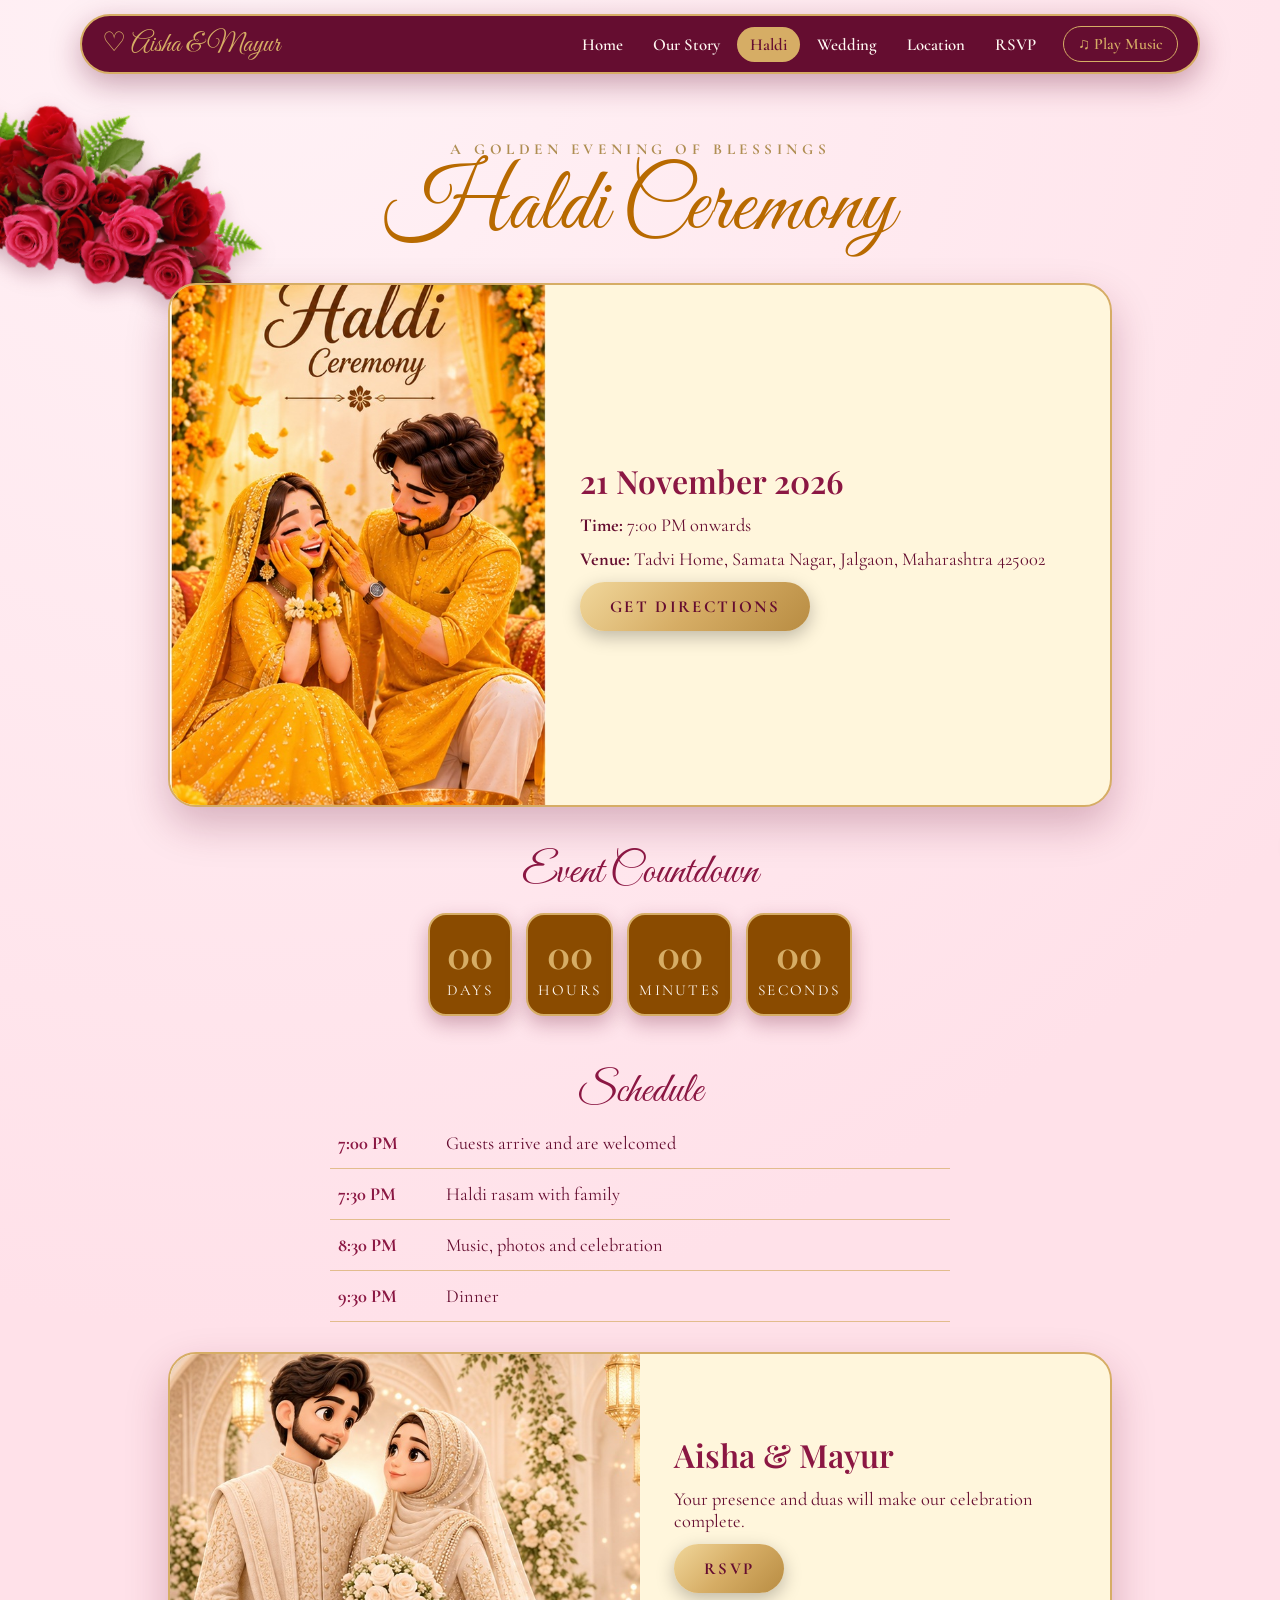
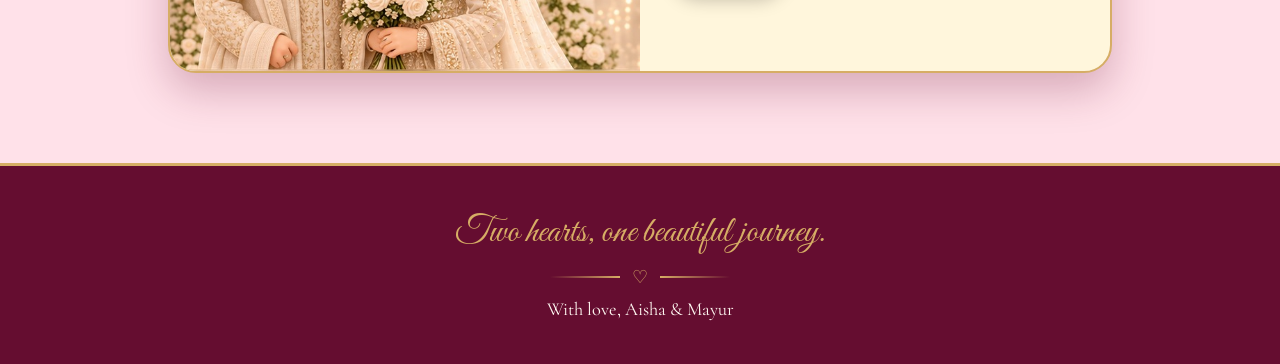
==== commit ed8f4672: "Update wedding website design and animations" ====
--- a/haldi.html
+++ b/haldi.html
@@ -1,21 +1,22 @@
-<!doctype html><html lang="en"><head><meta charset="utf-8"><meta name="viewport" content="width=device-width,initial-scale=1"><meta name="theme-color" content="#19231b"><title>Haldi Ceremony | Aisha & Mayur</title><link rel="preconnect" href="https://fonts.googleapis.com"><link href="https://fonts.googleapis.com/css2?family=Amiri:wght@400;700&family=Cormorant+Garamond:wght@400;500;600;700&family=DM+Sans:wght@400;500;600;700&display=swap" rel="stylesheet"><link rel="stylesheet" href="css/style.css"></head><body data-page="haldi">
-<div class="curtain-intro" id="curtain-intro" aria-label="Open the wedding invitation">
-  <div class="curtain-panel curtain-left" aria-hidden="true"></div>
-  <div class="curtain-panel curtain-right" aria-hidden="true"></div>
-  <div class="petal-layer" aria-hidden="true"></div>
-  <div class="curtain-floral floral-top" aria-hidden="true">❀</div>
-  <div class="curtain-floral floral-bottom" aria-hidden="true">✿</div>
-  <div class="curtain-content">
-    <span class="curtain-emblem">۞</span>
-    <p class="curtain-overline">YOU ARE CORDIALLY INVITED</p>
-    <h2>Aisha <i>&</i> Mayur</h2>
-    <p class="curtain-subtitle">A celebration of love, faith & forever</p>
-    <button class="curtain-open" id="curtain-open" type="button">Open the invitation <span>↗</span></button>
-    <small>21 — 22 NOVEMBER 2026</small>
-  </div>
-</div>
-<header class="header"><a class="brand" href="index.html"><b>A<span>&</span>M</b>Aisha <i>&</i> Mayur</a><button class="nav-toggle" aria-label="Toggle menu">☰</button><nav><a href="index.html">Welcome</a><a class="active" href="haldi.html">Haldi</a><a href="wedding.html">Nikah</a></nav><a class="top-cta" href="index.html#rsvp">RSVP ↗</a></header>
-<main><section class="event-hero"><div class="event-copy-hero reveal"><a class="back" href="index.html">← Back to invitation</a><p class="eyebrow">CELEBRATION ONE</p><p class="arabic" lang="ar" dir="rtl">بِسْمِ اللَّهِ الرَّحْمَٰنِ الرَّحِيمِ</p><p class="script">A little sunshine</p><h1>The <em>Haldi</em><br>Ceremony</h1><p class="intro">An evening filled with sunshine, smiles<br>and blessings for the journey ahead.</p><p class="date-line">SATURDAY · 21 NOVEMBER 2026</p></div><div class="hero-art reveal delay"><div class="arch"><img src="assets/images/newhaldi.png" alt="Haldi celebration artwork"></div></div></section>
-<section class="event-details section-pad"><div class="section-title reveal"><p class="eyebrow">THE DETAILS</p><h2>Join us for the <em>Haldi</em></h2><p class="muted">Your smiles and blessings will make the evening brighter.</p></div><div class="detail-grid"><article class="detail reveal"><b>◷</b><small>DATE & TIME</small><h3>21 November 2026</h3><p>7:00 PM onwards</p></article><article class="detail reveal delay"><b>⌖</b><small>VENUE</small><h3>Tadvi Home</h3><p>Samata Nagar, Jalgaon,<br>Maharashtra 425002</p><a class="text-link" data-map="haldi" href="#" target="_blank">Get directions ↗</a></article><article class="detail reveal"><b>✧</b><small>DRESS CODE</small><h3>Festive & bright</h3><p>Wear your favourite festive colours and bring your happy energy.</p></article></div></section>
-<section class="event-note"><p class="eyebrow">A LITTLE REQUEST</p><h2>Come ready for <em>joy</em></h2><p>We cannot wait to share this beautiful evening with you. Your presence, blessings and laughter are all we ask for.</p><a class="button" data-rsvp href="#" target="_blank">Confirm your presence ↗</a></section><div class="page-switch"><a href="index.html">← Main invitation</a><a href="wedding.html">Next: Nikah ceremony →</a></div></main>
-<footer><a href="index.html">Aisha <i>&</i> Mayur</a><p>Made with love · 21—22 November 2026</p><a href="index.html">Main invitation ↑</a></footer><button class="music" type="button" aria-label="Play wedding music" aria-pressed="false"><b>♫</b><span>Play music</span></button><audio id="wedding-music" src="assets/music/wedding-song.mp3" loop preload="none"></audio><script src="js/data.js"></script><script src="js/script.js"></script></body></html>+<!doctype html>
+<html lang="en"><head><meta charset="utf-8"><meta name="viewport" content="width=device-width,initial-scale=1">
+<meta name="theme-color" content="#650D30"><title>Haldi Ceremony | Aisha &amp; Mayur</title>
+<link rel="preconnect" href="https://fonts.googleapis.com"><link rel="preconnect" href="https://fonts.gstatic.com" crossorigin>
+<link href="https://fonts.googleapis.com/css2?family=Great+Vibes&family=Cormorant+Garamond:wght@400;500;600;700&family=Playfair+Display:wght@400;600&display=swap" rel="stylesheet">
+<link rel="stylesheet" href="css/style.css"></head>
+<body class="inner">
+<header class="site-header"><a class="brand" href="index.html"><span aria-hidden="true">♡</span> Aisha &amp; Mayur</a>
+<button class="menu-toggle" id="menuToggle" aria-label="Open menu" aria-expanded="false" aria-controls="navLinks">☰</button>
+<nav class="nav-links" id="navLinks" aria-label="Main"><a href="index.html">Home</a><a href="story.html">Our Story</a><a href="haldi.html" aria-current="page">Haldi</a><a href="wedding.html">Wedding</a><a href="location.html">Location</a><a href="rsvp.html">RSVP</a></nav>
+<button class="music-button" id="musicButton" aria-pressed="false">♫ <span>Play Music</span></button></header>
+<div class="flower-decor" aria-hidden="true"><img class="corner-rose rose-a" src="assets/flowers/rose-corner.png" alt=""><img class="corner-rose rose-b" src="assets/flowers/rose-corner.png" alt=""><div class="petal-field" id="petalField"></div></div>
+<main id="main"><section class="inner-page haldi-theme"><p class="eyebrow">A GOLDEN EVENING OF BLESSINGS</p><h1 class="script page-title">Haldi Ceremony</h1>
+<div class="detail-panel"><img src="assets/images/newhaldi.png" alt="Haldi ceremony illustration"><div class="details"><h2>21 November 2026</h2><p><b>Time:</b> 7:00 PM onwards</p><p><b>Venue:</b> Tadvi Home, Samata Nagar, Jalgaon, Maharashtra 425002</p>
+<a class="gold-button" target="_blank" rel="noopener" href="https://www.google.com/maps/search/?api=1&query=Tadvi+Home+Samata+Nagar+Jalgaon+Maharashtra+425002">Get Directions</a></div></div>
+<div class="band-inner"><h2 class="script">Event Countdown</h2><div class="countdown" data-target="2026-11-21T19:00:00+05:30" role="timer" aria-label="Countdown to the Haldi ceremony"><div><b data-u="days">00</b><span>Days</span></div><div><b data-u="hours">00</b><span>Hours</span></div><div><b data-u="minutes">00</b><span>Minutes</span></div><div><b data-u="seconds">00</b><span>Seconds</span></div></div></div>
+<div class="schedule"><h2 class="script">Schedule</h2><ul><li><b>7:00 PM</b><span>Guests arrive and are welcomed</span></li><li><b>7:30 PM</b><span>Haldi rasam with family</span></li><li><b>8:30 PM</b><span>Music, photos and celebration</span></li><li><b>9:30 PM</b><span>Dinner</span></li></ul></div>
+<div class="detail-panel couple-strip"><img src="assets/images/couple-3d.jpg" alt="Aisha and Mayur"><div class="details"><h2 class="script">Aisha &amp; Mayur</h2><p>Your presence and duas will make our celebration complete.</p><a class="gold-button" href="rsvp.html">RSVP</a></div></div></section></main>
+<footer class="site-footer"><p class="script">Two hearts, one beautiful journey.</p><span class="gold-line"><i></i>♡<i></i></span><p>With love, Aisha &amp; Mayur</p></footer>
+<audio id="weddingAudio" loop preload="none"><source src="assets/music/wedding-song.mp3" type="audio/mpeg"></audio>
+<script src="js/script.js"></script><script src="js/countdown.js"></script><script src="js/flowers.js"></script>
+</body></html>
--- a/css/style.css
+++ b/css/style.css
@@ -1,110 +1,69 @@
-@import url('https://fonts.googleapis.com/css2?family=Amiri:wght@400;700&family=Cormorant+Garamond:wght@400;500;600;700&family=DM+Sans:wght@400;500;600;700&display=swap');
-:root{--green:#1d2a20;--deep:#141d16;--gold:#c6a66a;--pale:#ead9ad;--ivory:#f7f3e9;--paper:#fffdf7;--muted:#77796f;--line:rgba(164,135,82,.28);--serif:'Cormorant Garamond',Georgia,serif;--sans:'DM Sans',Arial,sans-serif;--arabic:'Amiri',serif}
-*{box-sizing:border-box}html{scroll-behavior:smooth}body{margin:0;background:var(--ivory);color:var(--green);font-family:var(--sans);-webkit-font-smoothing:antialiased}a{color:inherit;text-decoration:none}img{display:block;max-width:100%}::selection{background:var(--pale);color:var(--deep)}
-
-.header{height:86px;position:absolute;z-index:20;top:0;left:0;width:100%;display:flex;align-items:center;justify-content:space-between;padding:0 6%;border-bottom:1px solid #ffffff20;color:var(--paper)}.brand{display:flex;align-items:center;gap:12px;font:21px var(--serif);letter-spacing:.04em}.brand b{width:42px;height:42px;display:grid;place-items:center;border:1px solid var(--gold);border-radius:50%;font:18px var(--serif);letter-spacing:-2px;color:var(--pale)}.brand b span,.brand i,footer i{color:var(--gold);font-style:normal}.header nav{display:flex;gap:32px}.header nav a,.top-cta{font-size:9px;letter-spacing:.16em;text-transform:uppercase;color:#ffffffb8}.header nav a{position:relative}.header nav a:after{content:"";position:absolute;bottom:-9px;left:0;width:0;height:1px;background:var(--gold);transition:.3s}.header nav a:hover:after,.header nav a.active:after{width:100%}.header nav a:hover,.header nav a.active{color:var(--pale)}.top-cta{padding:12px 16px;border:1px solid #c6a66a88;color:var(--pale)}.nav-toggle{display:none}
-.hero,.event-hero{position:relative;isolation:isolate;overflow:hidden;background:radial-gradient(ellipse at 75% 45%,#68734b55,transparent 42%),linear-gradient(115deg,#172119,#273429 60%,#172019);color:var(--paper)}.hero{min-height:760px;height:100vh;max-height:950px;display:grid;grid-template-columns:1.05fr .95fr;align-items:center;padding:115px 10% 80px}.hero:before,.event-hero:before{content:"";position:absolute;inset:13px;border:1px solid #c6a66a55;pointer-events:none}.pattern{position:absolute;inset:0;z-index:-1;opacity:.12;background-image:url("data:image/svg+xml,%3Csvg width='100' height='100' viewBox='0 0 100 100' xmlns='http://www.w3.org/2000/svg'%3E%3Cg fill='none' stroke='%23d2b77e' stroke-width='.6'%3E%3Cpath d='M50 0L61 39 100 50 61 61 50 100 39 61 0 50 39 39Z'/%3E%3Ccircle cx='50' cy='50' r='20'/%3E%3Ccircle cx='50' cy='50' r='8'/%3E%3C/g%3E%3C/svg%3E");background-size:100px}.hero-copy{position:relative;z-index:2;max-width:560px}.eyebrow{margin:0 0 17px;color:var(--gold);font-size:9px;font-weight:700;letter-spacing:.22em;text-transform:uppercase}.arabic{margin:0 0 16px;color:var(--pale);font:29px var(--arabic)}.kicker{margin:0;color:#ffffff91;font-size:10px;letter-spacing:.18em;text-transform:uppercase}.hero h1{margin:15px 0;color:var(--paper);font:500 clamp(78px,9vw,130px)/.78 var(--serif);letter-spacing:-.055em}.hero h1 em,.event-hero h1 em,h2 em{color:var(--gold);font-weight:400}.intro{color:#ffffffb5;font:18px/1.65 var(--serif)}.date-line{margin:25px 0;color:var(--pale);font-size:9px;letter-spacing:.19em;text-transform:uppercase}.button{display:inline-flex;align-items:center;gap:24px;padding:16px 22px;background:linear-gradient(110deg,#e0cc9e,#b89559);color:#20291f;font-size:9px;font-weight:700;letter-spacing:.14em;text-transform:uppercase;transition:transform .3s,box-shadow .3s}.button:hover{transform:translateY(-3px);box-shadow:0 12px 28px #0004}.hero-art{width:min(390px,100%);justify-self:center;margin-left:5%;position:relative}.arch{padding:12px;border:1px solid #c6a66acc;border-radius:190px 190px 0 0;box-shadow:0 25px 65px #0004}.arch:before{content:"";position:absolute;inset:6px;border:1px solid #c6a66a55;border-radius:180px 180px 0 0;pointer-events:none}.arch img{width:100%;height:470px;object-fit:cover;border-radius:180px 180px 0 0;background:#c9b995}.art-caption{text-align:center;color:var(--pale);font:italic 18px var(--serif)}.scroll-cue{position:absolute;bottom:22px;left:50%;color:#ffffff7d;font-size:8px;letter-spacing:.2em;transform:translateX(-50%)}
-.verse{text-align:center;padding:78px 8%;background:var(--paper)}.ornament{color:var(--gold);font-size:22px;margin:10px}.verse-arabic{font:30px/1.8 var(--arabic);color:var(--green)}.translation{font:italic 20px/1.6 var(--serif);color:#6c6d64}.verse small{color:#947846;font-size:9px;letter-spacing:.16em}.count-section{text-align:center;padding:85px 6%;background:#efe9db}.count-section h2,.section-title h2,.story h2,.rsvp h2,.event-note h2{margin:0 0 12px;font:500 clamp(44px,5vw,66px)/1 var(--serif);letter-spacing:-.03em}.muted{color:var(--muted);font:17px var(--serif)}.countdown{display:flex;justify-content:center;align-items:center;gap:clamp(18px,5vw,65px);margin-top:35px}.countdown div{display:flex;flex-direction:column;gap:5px;min-width:65px}.countdown b{font:500 clamp(43px,6vw,68px) var(--serif);font-variant-numeric:tabular-nums}.countdown small{color:#967b4c;font-size:8px;letter-spacing:.16em}.countdown i{font:30px var(--serif);color:var(--gold)}
-.section-pad{padding:100px 9%}.section-title{text-align:center;margin:0 auto 45px}.event-grid{max-width:1060px;margin:auto;display:grid;grid-template-columns:1fr 1fr;gap:30px}.event-card{background:var(--paper);box-shadow:0 12px 40px #252d210c;transition:transform .35s,box-shadow .35s}.event-card:hover{transform:translateY(-7px);box-shadow:0 22px 55px #252d211a}.event-photo{height:300px;position:relative;display:block;overflow:hidden;background:#e5dac2}.event-photo img{width:100%;height:100%;object-fit:cover;transition:transform .8s}.event-card:hover img{transform:scale(1.05)}.event-photo span{position:absolute;top:17px;left:17px;width:38px;height:38px;display:grid;place-items:center;border:1px solid white;border-radius:50%;background:#1c2a2090;color:white;font:17px var(--serif)}.event-copy{padding:26px 30px 32px}.event-copy small,.detail small{color:#997d4b;font-size:9px;letter-spacing:.17em}.event-copy h3{margin:7px 0;font:500 38px var(--serif)}.event-meta{color:#8b806c;font-size:9px;letter-spacing:.08em;text-transform:uppercase}.event-copy>p:not(.event-meta){color:var(--muted);font:17px/1.55 var(--serif)}.text-link{display:inline-block;margin-top:10px;padding-bottom:6px;border-bottom:1px solid var(--gold);font-size:9px;font-weight:700;letter-spacing:.14em;text-transform:uppercase}
-.story{position:relative;display:grid;grid-template-columns:1fr .8fr;align-items:center;gap:9%;background:var(--green);color:var(--paper);overflow:hidden}.story-copy{position:relative;z-index:2}.story h2{font-size:clamp(58px,6vw,82px)}.story-copy>p:not(.eyebrow){max-width:470px;color:#ffffffb2;font:19px/1.7 var(--serif)}.story-copy strong{display:block;margin-top:25px;color:var(--pale);font:italic 34px var(--serif)}.story-copy strong i{color:var(--gold);font-style:normal}.story-photo{padding:11px;border:1px solid #c6a66a99}.story-photo img{height:400px;width:100%;object-fit:cover}.story-mark{position:absolute;right:35%;top:5%;color:#ffffff0d;font-size:250px}
-.rsvp-wrap{background:#efe9db}.rsvp{max-width:820px;margin:auto;padding:60px 28px;border:1px solid var(--line);outline:1px solid #a4874e20;outline-offset:8px;background:var(--paper);text-align:center}.rsvp>span{color:var(--gold);font-size:26px}.rsvp>p:not(.eyebrow){max-width:500px;margin:0 auto 25px;color:var(--muted);font:18px/1.6 var(--serif)}.rsvp small{display:block;margin-top:23px;color:#947846;font:italic 16px var(--serif)}
-footer{display:flex;align-items:center;justify-content:space-between;gap:15px;padding:28px 7%;background:var(--deep);color:#ffffff9c}footer>a:first-child{color:white;font:25px var(--serif)}footer p,footer>a:last-child{font-size:9px;letter-spacing:.12em;text-transform:uppercase}footer>a:last-child{color:var(--pale)}
-.music{position:fixed;z-index:50;right:22px;bottom:22px;display:flex;align-items:center;gap:9px;padding:9px 15px 9px 9px;border:1px solid #c6a66ab3;border-radius:40px;background:#1b2a20f5;color:var(--pale);box-shadow:0 8px 24px #0003;cursor:pointer}.music b{width:26px;height:26px;display:grid;place-items:center;border-radius:50%;background:var(--gold);color:var(--deep);font-size:17px}.music span{font-size:9px;letter-spacing:.12em;text-transform:uppercase}.music.playing b{animation:pulse 1.3s infinite}@keyframes pulse{50%{box-shadow:0 0 0 7px #c6a66a2c}}
-/* Inner event pages */.event-hero{min-height:680px;display:grid;grid-template-columns:1.1fr .9fr;align-items:center;gap:4%;padding:125px 11% 70px}.event-copy-hero{position:relative;z-index:2}.back{display:block;margin-bottom:32px;color:#ffffff9c;font-size:9px;letter-spacing:.13em;text-transform:uppercase}.script{margin:8px 0 0;color:var(--pale);font:italic 25px var(--serif)}.event-hero h1{margin:8px 0 14px;font:500 clamp(65px,7vw,95px)/.83 var(--serif)}.event-hero .arch{width:min(350px,100%);margin:auto}.event-hero .arch img{height:420px}.event-details{background:var(--ivory)}.detail-grid{max-width:1080px;margin:auto;display:grid;grid-template-columns:repeat(3,1fr);gap:18px}.detail{padding:32px 22px;border:1px solid var(--line);background:#fffdf7b8;text-align:center;transition:.3s}.detail:hover{transform:translateY(-5px);box-shadow:0 15px 35px #0001}.detail>b{width:42px;height:42px;display:grid;place-items:center;margin:0 auto 15px;border:1px solid var(--line);border-radius:50%;color:#997d4b;font:22px var(--serif)}.detail small{display:block}.detail h3{font:500 26px var(--serif);margin:9px 0}.detail p{color:var(--muted);font:16px/1.55 var(--serif)}.event-note{padding:65px 8%;background:#efe9db;text-align:center}.event-note>p:not(.eyebrow){max-width:530px;margin:15px auto 25px;color:var(--muted);font:18px/1.6 var(--serif)}.page-switch{display:flex;justify-content:space-between;padding:25px 9%;background:var(--paper);border-top:1px solid var(--line);font:20px var(--serif)}.page-switch a:hover{color:#987a46}
-.reveal{opacity:0;transform:translateY(24px);transition:opacity .8s ease,transform .8s cubic-bezier(.2,.7,.2,1)}.reveal.visible{opacity:1;transform:translateY(0)}.delay{transition-delay:.15s}
-@media(prefers-reduced-motion:reduce){*,*:before,*:after{animation-duration:.01ms!important;transition-duration:.01ms!important;scroll-behavior:auto!important}.reveal{opacity:1;transform:none}}
-@media(max-width:850px){.header{padding:0 4%}.header nav{gap:17px}.hero{padding-left:7%;padding-right:7%}.section-pad{padding-left:7%;padding-right:7%}.event-hero{padding-left:8%;padding-right:8%}}
-@media(max-width:650px){.header{height:70px;padding:0 20px}.brand{font-size:18px}.brand b{width:36px;height:36px}.top-cta{display:none}.nav-toggle{display:block;border:1px solid #c6a66a88;background:none;color:var(--pale);padding:8px 12px}.header nav{display:none;position:absolute;top:69px;left:0;right:0;flex-direction:column;gap:0;padding:8px 22px 18px;background:#19231b;border-bottom:1px solid #c6a66a55}.header nav.open{display:flex}.header nav a{padding:13px 0}.hero{height:auto;min-height:0;grid-template-columns:1fr;gap:35px;padding:110px 8% 75px;text-align:center}.hero h1{font-size:clamp(76px,18vw,105px)}.arabic{font-size:25px}.hero-art{width:min(300px,85%);margin:auto}.arch img{height:370px}.hero .date-line{margin:22px 0}.section-pad{padding:70px 7%}.verse{padding:60px 7%}.verse-arabic{font-size:24px}.translation{font-size:17px}.translation br{display:none}.countdown{gap:10px}.countdown div{min-width:48px}.countdown b{font-size:39px}.countdown i{font-size:22px}.countdown small{font-size:7px}.section-title h2,.count-section h2,.rsvp h2,.event-note h2{font-size:47px}.event-grid{grid-template-columns:1fr;gap:22px}.event-photo{height:250px}.event-copy{padding:22px}.story{grid-template-columns:1fr;gap:30px;text-align:center}.story-copy>p:not(.eyebrow){margin-left:auto;margin-right:auto}.story-photo{width:min(330px,100%);margin:auto}.story-photo img{height:330px}.story-mark{right:4%;font-size:150px}.rsvp{padding:45px 18px}footer{flex-direction:column;text-align:center;padding:27px 15px 80px;gap:8px}footer p{margin:0}.music{right:12px;bottom:12px}.event-hero{grid-template-columns:1fr;gap:30px;padding:100px 8% 65px;text-align:center}.event-copy-hero .back{text-align:left}.event-hero h1{font-size:clamp(64px,16vw,85px)}.event-hero .arch{width:min(285px,85%)}.event-hero .arch img{height:340px}.detail-grid{grid-template-columns:1fr}.detail{padding:26px 18px}.event-note{padding:55px 8%}.page-switch{padding:22px 7%;font-size:17px}}
-
-
-
-/* Refined royal opening curtain + falling flower petals */
-body.curtain-locked{overflow:hidden;height:100vh}
-.curtain-intro{
-  position:fixed;inset:0;z-index:1000;display:grid;place-items:center;
-  overflow:hidden;background:#172119;color:#f7f3e9;isolation:isolate;
-}
-.curtain-intro:before{
-  content:"";position:absolute;inset:14px;z-index:5;pointer-events:none;
-  border:1px solid #d2b77d88;
-}
-.curtain-panel{
-  position:absolute;top:0;bottom:0;width:50.5%;z-index:2;
-  background:
-    radial-gradient(ellipse at 50% 42%,#526346 0%,#30432f 44%,#17251b 100%),
-    repeating-linear-gradient(90deg,transparent 0 15px,#d6c18a35 17px,#101a1399 20px,transparent 25px);
-  box-shadow:inset 0 0 70px #071008b8;
-  will-change:transform;
-  transition:transform 1.75s cubic-bezier(.76,0,.18,1);
-}
-.curtain-panel:before,.curtain-panel:after{
-  content:"";position:absolute;top:0;bottom:0;width:13px;
-  background:linear-gradient(90deg,#8c6b3b,#ead8a8,#9a7948);
-  opacity:.9;
-}
-.curtain-left{left:0;border-right:2px solid #d6bd82}
-.curtain-right{right:0;border-left:2px solid #d6bd82}
-.curtain-left:before{right:17px}.curtain-left:after{right:40px;opacity:.27}
-.curtain-right:before{left:17px}.curtain-right:after{left:40px;opacity:.27}
-.curtain-content{
-  position:relative;z-index:4;width:min(90%,520px);padding:43px 25px;
-  text-align:center;border:1px solid #c6a66a99;background:#172119eF;
-  box-shadow:0 20px 70px #0007;opacity:1;transform:translateY(0) scale(1);
-  transition:opacity .55s ease,transform .7s ease;
-}
-.curtain-emblem{display:block;color:#e1ca96;font-size:39px;margin-bottom:10px;animation:emblem-glow 3s ease-in-out infinite}
-.curtain-overline{color:#d9c18d;font-size:9px;letter-spacing:.24em}
-.curtain-content h2{margin:8px 0;color:#fffdf7;font:500 clamp(48px,8vw,76px)/1 var(--serif);letter-spacing:-.04em}
-.curtain-content h2 i{color:#c6a66a;font-weight:400}
-.curtain-subtitle{margin:0 0 25px;color:#e6dcc5;font:italic 20px var(--serif)}
-.curtain-open{
-  display:inline-flex;align-items:center;gap:22px;padding:15px 22px;
-  border:1px solid #c6a66a;background:linear-gradient(110deg,#e0cc9e,#b89559);
-  color:#1b261d;font:700 9px var(--sans);letter-spacing:.14em;text-transform:uppercase;
-  cursor:pointer;transition:transform .25s,box-shadow .25s,opacity .25s;
-}
-.curtain-open:hover{transform:translateY(-3px);box-shadow:0 10px 25px #0005}
-.curtain-open:disabled{opacity:.65;cursor:wait}
-.curtain-content>small{display:block;margin-top:20px;color:#d9c18d;font-size:8px;letter-spacing:.2em}
-.curtain-floral{
-  position:absolute;z-index:4;color:#d9c18d;pointer-events:none;
-  text-shadow:0 4px 20px #0008;animation:flower-sway 5s ease-in-out infinite;
-}
-.floral-top{top:8%;left:8%;font-size:clamp(38px,6vw,68px)}
-.floral-bottom{right:8%;bottom:8%;font-size:clamp(32px,5vw,58px);animation-delay:-2s}
-.petal-layer{position:absolute;inset:0;z-index:6;overflow:hidden;pointer-events:none}
-.falling-petal{
-  position:absolute;top:-12vh;left:var(--left);font-size:var(--size);
-  color:var(--petal-color);opacity:0;filter:drop-shadow(0 2px 3px #0004);
-  transform:translate3d(0,-10vh,0) rotate(0deg);
-}
-.curtain-intro.open .falling-petal{
-  animation:petal-fall var(--duration) cubic-bezier(.25,.55,.45,1) var(--delay) forwards;
-}
-.curtain-intro.open .curtain-left{transform:translate3d(-105%,0,0)}
-.curtain-intro.open .curtain-right{transform:translate3d(105%,0,0)}
-.curtain-intro.open .curtain-content{opacity:0;transform:translateY(-12px) scale(.96);pointer-events:none}
-.curtain-intro.dismissed{visibility:hidden;opacity:0;pointer-events:none;transition:opacity .5s ease,visibility 0s linear .5s}
-@keyframes petal-fall{
-  0%{opacity:0;transform:translate3d(0,-8vh,0) rotate(0deg)}
-  10%{opacity:.95}
-  75%{opacity:.85}
-  100%{opacity:0;transform:translate3d(var(--drift),115vh,0) rotate(var(--spin))}
-}
-@keyframes flower-sway{0%,100%{transform:rotate(-8deg) translateY(0)}50%{transform:rotate(9deg) translateY(-8px)}}
-@keyframes emblem-glow{0%,100%{text-shadow:0 0 0 #d9c18d00}50%{text-shadow:0 0 20px #d9c18d88}}
-/* Gentle stagger for content after the invitation opens */
-.reveal.visible{animation:soft-rise .75s both}
-.reveal.visible.delay{animation-delay:.12s}
-@keyframes soft-rise{from{opacity:0;transform:translateY(22px)}to{opacity:1;transform:translateY(0)}}
-@media(prefers-reduced-motion:reduce){
-  .curtain-panel,.curtain-content,.falling-petal,.curtain-floral,.curtain-emblem,.reveal.visible{animation:none!important;transition:none!important}
-  .curtain-intro.open .curtain-left{transform:translateX(-105%)}
-  .curtain-intro.open .curtain-right{transform:translateX(105%)}
-}
-@media(max-width:600px){
-  .curtain-content{padding:35px 18px}
-  .curtain-panel{width:51%}
-  .curtain-open{padding:14px 16px}
-  .floral-top{top:5%;left:5%}.floral-bottom{right:5%;bottom:5%}
-}
+:root{--blush:#FFE1E9;--bur:#650D30;--mar:#8B1743;--rose:#E88BA7;--gold:#D6AD65;--cream:#FFF8F2}
+*{box-sizing:border-box;margin:0}html{scroll-behavior:smooth}
+body{font-family:'Cormorant Garamond',Georgia,serif;font-size:1.15rem;color:var(--bur);background:radial-gradient(circle at 20% 0,#fff2f6,var(--blush) 60%);min-height:100vh;overflow-x:hidden;display:flex;flex-direction:column}
+body.locked{overflow:hidden}main{flex:1;position:relative;z-index:2;padding-top:110px}
+.script{font-family:'Great Vibes',cursive;font-weight:400}
+.eyebrow{color:var(--gold);letter-spacing:.3em;font-size:.95rem;font-weight:700;text-align:center;filter:brightness(.82)}
+.page-title{font-size:clamp(3rem,9vw,5.5rem);color:var(--mar);text-align:center;line-height:1.15;margin-bottom:1.5rem}
+a{color:inherit}a:focus-visible,button:focus-visible,input:focus-visible,textarea:focus-visible{outline:3px solid var(--gold);outline-offset:3px}
+/* header */
+.site-header{position:fixed;z-index:60;top:14px;left:50%;transform:translateX(-50%);width:min(1120px,calc(100% - 24px));display:flex;align-items:center;gap:14px;padding:10px 20px;background:var(--bur);border:2px solid var(--gold);border-radius:999px;box-shadow:0 10px 30px rgba(101,13,48,.35);color:var(--cream)}
+.brand{font-family:'Great Vibes',cursive;font-size:1.7rem;text-decoration:none;color:var(--gold);white-space:nowrap}
+.nav-links{display:flex;gap:4px;margin-left:auto}.nav-links a{text-decoration:none;padding:7px 13px;border-radius:999px;font-weight:600;font-size:1.05rem;transition:.25s}
+.nav-links a:hover,.nav-links a[aria-current]{background:var(--gold);color:var(--bur)}
+.music-button{font:600 1rem 'Cormorant Garamond',serif;background:transparent;color:var(--gold);border:1.5px solid var(--gold);border-radius:999px;padding:7px 14px;cursor:pointer;white-space:nowrap}
+.music-button.on{background:var(--gold);color:var(--bur)}.menu-toggle{display:none;margin-left:auto;background:none;border:0;color:var(--gold);font-size:1.7rem;cursor:pointer}
+@media(max-width:900px){.menu-toggle{display:block}.nav-links{display:none;position:absolute;top:calc(100% + 8px);left:0;right:0;flex-direction:column;background:var(--bur);border:2px solid var(--gold);border-radius:24px;padding:10px;margin:0}.nav-links.open{display:flex}.nav-links a{text-align:center}.music-button span{display:none}.music-button{padding:7px 11px}}
+/* buttons */
+.gold-button{display:inline-block;cursor:pointer;border:0;text-decoration:none;font:700 1.05rem 'Cormorant Garamond',serif;letter-spacing:.14em;text-transform:uppercase;color:var(--bur);padding:14px 30px;border-radius:999px;background:linear-gradient(135deg,#f1d79b,var(--gold) 50%,#b88c42);box-shadow:0 6px 18px rgba(0,0,0,.25);transition:transform .2s}
+.gold-button:hover{transform:translateY(-2px)}.gold-button.small{padding:9px 22px;font-size:.9rem}
+.gold-line{display:flex;align-items:center;justify-content:center;gap:12px;color:var(--gold)}.gold-line i{width:70px;height:1.5px;background:linear-gradient(90deg,transparent,var(--gold))}.gold-line i:last-child{transform:scaleX(-1)}
+/* flowers */
+.flower-decor{position:fixed;inset:0;z-index:1;pointer-events:none;overflow:hidden}
+.corner-rose{position:absolute;width:clamp(150px,27vw,380px);height:auto;filter:drop-shadow(0 8px 10px rgba(80,0,30,.25))}
+.rose-a{top:60px;left:-40px;transform-origin:0 0;transform:rotate(18deg);animation:sway 7s ease-in-out infinite}
+.rose-b{bottom:-30px;right:-40px;transform-origin:100% 100%;transform:scaleX(-1) rotate(18deg);animation:sway2 8s ease-in-out infinite}
+@keyframes sway{50%{transform:rotate(14deg) translateY(6px)}}@keyframes sway2{50%{transform:scaleX(-1) rotate(14deg) translateY(-6px)}}
+.petal-field{position:absolute;inset:0}.petal{position:absolute;top:-60px;opacity:0;will-change:transform;animation:fall linear infinite}
+@keyframes fall{0%{transform:translate3d(0,-60px,0) rotate(0);opacity:0}10%{opacity:.85}90%{opacity:.85}100%{transform:translate3d(var(--dx),110vh,0) rotate(var(--rot));opacity:0}}
+/* home */
+.hero{text-align:center;padding:30px 16px 20px}.cards{display:grid;grid-template-columns:1fr 1fr;gap:28px;max-width:960px;margin:20px auto}
+.event-card{position:relative;display:block;aspect-ratio:3/4.3;overflow:hidden;border-radius:28px;border:6px solid #fff;box-shadow:0 18px 40px rgba(101,13,48,.35);text-decoration:none;color:#fff}
+.event-card img{width:100%;height:100%;object-fit:cover;transition:transform .7s}.event-card:hover img,.event-card:focus-visible img{transform:scale(1.08)}
+.card-info{position:absolute;inset:auto 0 0;padding:70px 18px 22px;background:linear-gradient(transparent,rgba(60,5,25,.92))}.card-info h2{font:600 1.9rem 'Playfair Display',serif}.card-info p{margin:4px 0 12px;font-size:1.2rem;color:#f1d79b}
+.band,.band-inner{text-align:center;padding:30px 16px 60px}.band-inner{padding:20px 16px}.band-inner h2{font-size:2.6rem;color:var(--mar)}
+.countdown{display:flex;justify-content:center;gap:14px;flex-wrap:wrap;margin-top:14px}.countdown div{min-width:84px;padding:14px 10px;background:var(--bur);border:2px solid var(--gold);border-radius:18px;color:var(--cream);box-shadow:0 8px 20px rgba(101,13,48,.3)}
+.countdown b{display:block;font:600 2.3rem 'Playfair Display',serif;color:var(--gold)}.countdown span{font-size:.95rem;letter-spacing:.15em;text-transform:uppercase}
+.site-footer{position:relative;z-index:2;background:var(--bur);color:var(--cream);text-align:center;padding:44px 16px;border-top:3px solid var(--gold)}.site-footer .script{font-size:2.3rem;color:var(--gold)}.site-footer .gold-line{margin:10px 0}
+/* inner */
+.inner-page{max-width:980px;margin:0 auto;padding:30px 18px 70px}.narrow{max-width:640px}
+.detail-panel{display:grid;grid-template-columns:minmax(0,.8fr) minmax(0,1.2fr);gap:0;background:var(--cream);border:2px solid var(--gold);border-radius:28px;overflow:hidden;box-shadow:0 18px 40px rgba(101,13,48,.25);margin:20px 0}
+.detail-panel>img{width:100%;height:100%;object-fit:cover;max-height:520px}.details{padding:34px;display:flex;flex-direction:column;gap:12px;justify-content:center;align-items:flex-start}.details h2{font:600 2rem 'Playfair Display',serif;color:var(--mar)}
+.story-img{display:block;max-width:640px;margin:30px auto}.story-img img{max-height:none}.couple-strip{grid-template-columns:1fr 1fr}
+.schedule{max-width:620px;margin:30px auto;text-align:center}.schedule h2{font-size:2.6rem;color:var(--mar)}.schedule ul{list-style:none;padding:0}.schedule li{display:flex;gap:18px;padding:14px 8px;border-bottom:1px solid rgba(214,173,101,.7);text-align:left}.schedule b{min-width:90px;color:var(--mar)}
+.haldi-theme .page-title{color:#b86a00}.haldi-theme .detail-panel,.haldi-theme .countdown div{background-color:#fff6dc}.haldi-theme .countdown div{background:#8a4b00}
+.quote{max-width:640px;margin:26px auto;text-align:center;font-size:1.7rem;font-style:italic;color:var(--mar)}.quote cite{display:block;font-size:1rem;margin-top:8px;color:var(--bur)}
+.timeline{position:relative;max-width:700px;margin:30px auto;padding-left:34px;border-left:2px solid var(--gold)}.timeline article{position:relative;background:var(--cream);padding:20px 24px;border-radius:18px;margin-bottom:22px;box-shadow:0 8px 22px rgba(101,13,48,.15)}
+.timeline article::before{content:"♡";position:absolute;left:-52px;top:18px;width:34px;height:34px;border-radius:50%;background:var(--bur);color:var(--gold);display:grid;place-items:center;border:2px solid var(--gold)}.timeline h2{font:600 1.5rem 'Playfair Display',serif;color:var(--mar);margin-bottom:6px}
+.inner-page>.gold-button{display:table;margin:20px auto}
+.loc-grid{display:grid;grid-template-columns:1fr 1fr;gap:24px}.loc-card{background:var(--cream);border:2px solid var(--gold);border-radius:24px;padding:24px;display:flex;flex-direction:column;gap:12px;align-items:flex-start;box-shadow:0 14px 32px rgba(101,13,48,.2)}.loc-card h2{font:600 1.7rem 'Playfair Display',serif;color:var(--mar)}.loc-card iframe{width:100%;height:260px;border:0;border-radius:16px}
+.rsvp-form{display:flex;flex-direction:column;gap:18px;background:var(--cream);border:2px solid var(--gold);border-radius:28px;padding:30px;box-shadow:0 18px 40px rgba(101,13,48,.25)}
+.rsvp-form label,.rsvp-form legend{font-weight:700;display:flex;flex-direction:column;gap:6px}.rsvp-form fieldset{border:0;display:flex;flex-direction:column;gap:8px;padding:0}
+.rsvp-form input[type=text],.rsvp-form input[type=number],.rsvp-form textarea{font:1.1rem 'Cormorant Garamond',serif;padding:12px 14px;border:1.5px solid var(--rose);border-radius:12px;background:#fff;color:var(--bur)}
+.rsvp-form .radio{flex-direction:row;align-items:center;font-weight:500;gap:10px}.err{color:#b00020;font-weight:600;min-height:1em}.note{text-align:center;font-size:.95rem}.rsvp-form .gold-button{align-self:center}
+/* curtain */
+.curtain-stage{position:fixed;inset:0;z-index:200;display:grid;place-items:center;overflow:hidden;background:transparent}
+.curtain{position:absolute;top:0;bottom:0;width:50.5%;transition:transform 1.8s cubic-bezier(.77,0,.18,1);will-change:transform;
+background:repeating-linear-gradient(90deg,rgba(0,0,0,.38) 0,rgba(255,120,150,.12) 5%,rgba(0,0,0,.05) 9%,rgba(0,0,0,.4) 14%),linear-gradient(#7a1239,#4d0824 60%,#3a051a);box-shadow:inset 0 0 90px rgba(0,0,0,.6),0 0 40px rgba(0,0,0,.5)}
+.curtain::before{content:"";position:absolute;inset:14px;border:3px double var(--gold);border-radius:6px;opacity:.9;background:linear-gradient(var(--gold),var(--gold)) top/100% 8px no-repeat}
+.curtain::after{content:"";position:absolute;inset:0;background:linear-gradient(transparent 85%,rgba(214,173,101,.45));mix-blend-mode:screen}
+.curtain.left{left:0;border-right:4px solid var(--gold)}.curtain.right{right:0;border-left:4px solid var(--gold)}
+.c-rose{position:absolute;top:-10px;width:clamp(130px,26vw,330px);z-index:3;filter:drop-shadow(0 8px 10px rgba(0,0,0,.5));transition:transform 1.8s cubic-bezier(.77,0,.18,1),opacity 1.8s}
+.c-rose.cl{left:-30px;transform:rotate(12deg)}.c-rose.cr{right:-30px;transform:scaleX(-1) rotate(12deg)}
+.c-center{position:relative;z-index:4;text-align:center;color:var(--gold);padding:0 20px;transition:opacity .6s}
+.c-small{letter-spacing:.25em;text-transform:uppercase;font-size:.9rem;color:var(--cream)}.c-title{font-size:clamp(3rem,10vw,6.2rem);line-height:1.1;text-shadow:0 3px 14px rgba(0,0,0,.6);margin:10px 0}
+.c-names{font-size:clamp(2.2rem,6vw,3.6rem);color:var(--cream);margin:10px 0 26px;text-shadow:0 2px 10px rgba(0,0,0,.6)}
+.curtain-stage.open .left{transform:translateX(-102%)}.curtain-stage.open .right{transform:translateX(102%)}.curtain-stage.open .cl{transform:translateX(-120%) rotate(12deg);opacity:0}.curtain-stage.open .cr{transform:translateX(120%) scaleX(-1) rotate(12deg);opacity:0}.curtain-stage.open .c-center{opacity:0}
+.curtain-stage.gone{display:none}
+@media(max-width:700px){.cards,.loc-grid,.detail-panel,.couple-strip{grid-template-columns:1fr}.details{padding:24px}.event-card{aspect-ratio:3/4}main{padding-top:96px}.countdown div{min-width:68px}.countdown b{font-size:1.8rem}}
+@media(prefers-reduced-motion:reduce){.petal,.corner-rose{animation:none}.curtain,.c-rose{transition-duration:.01s}}
